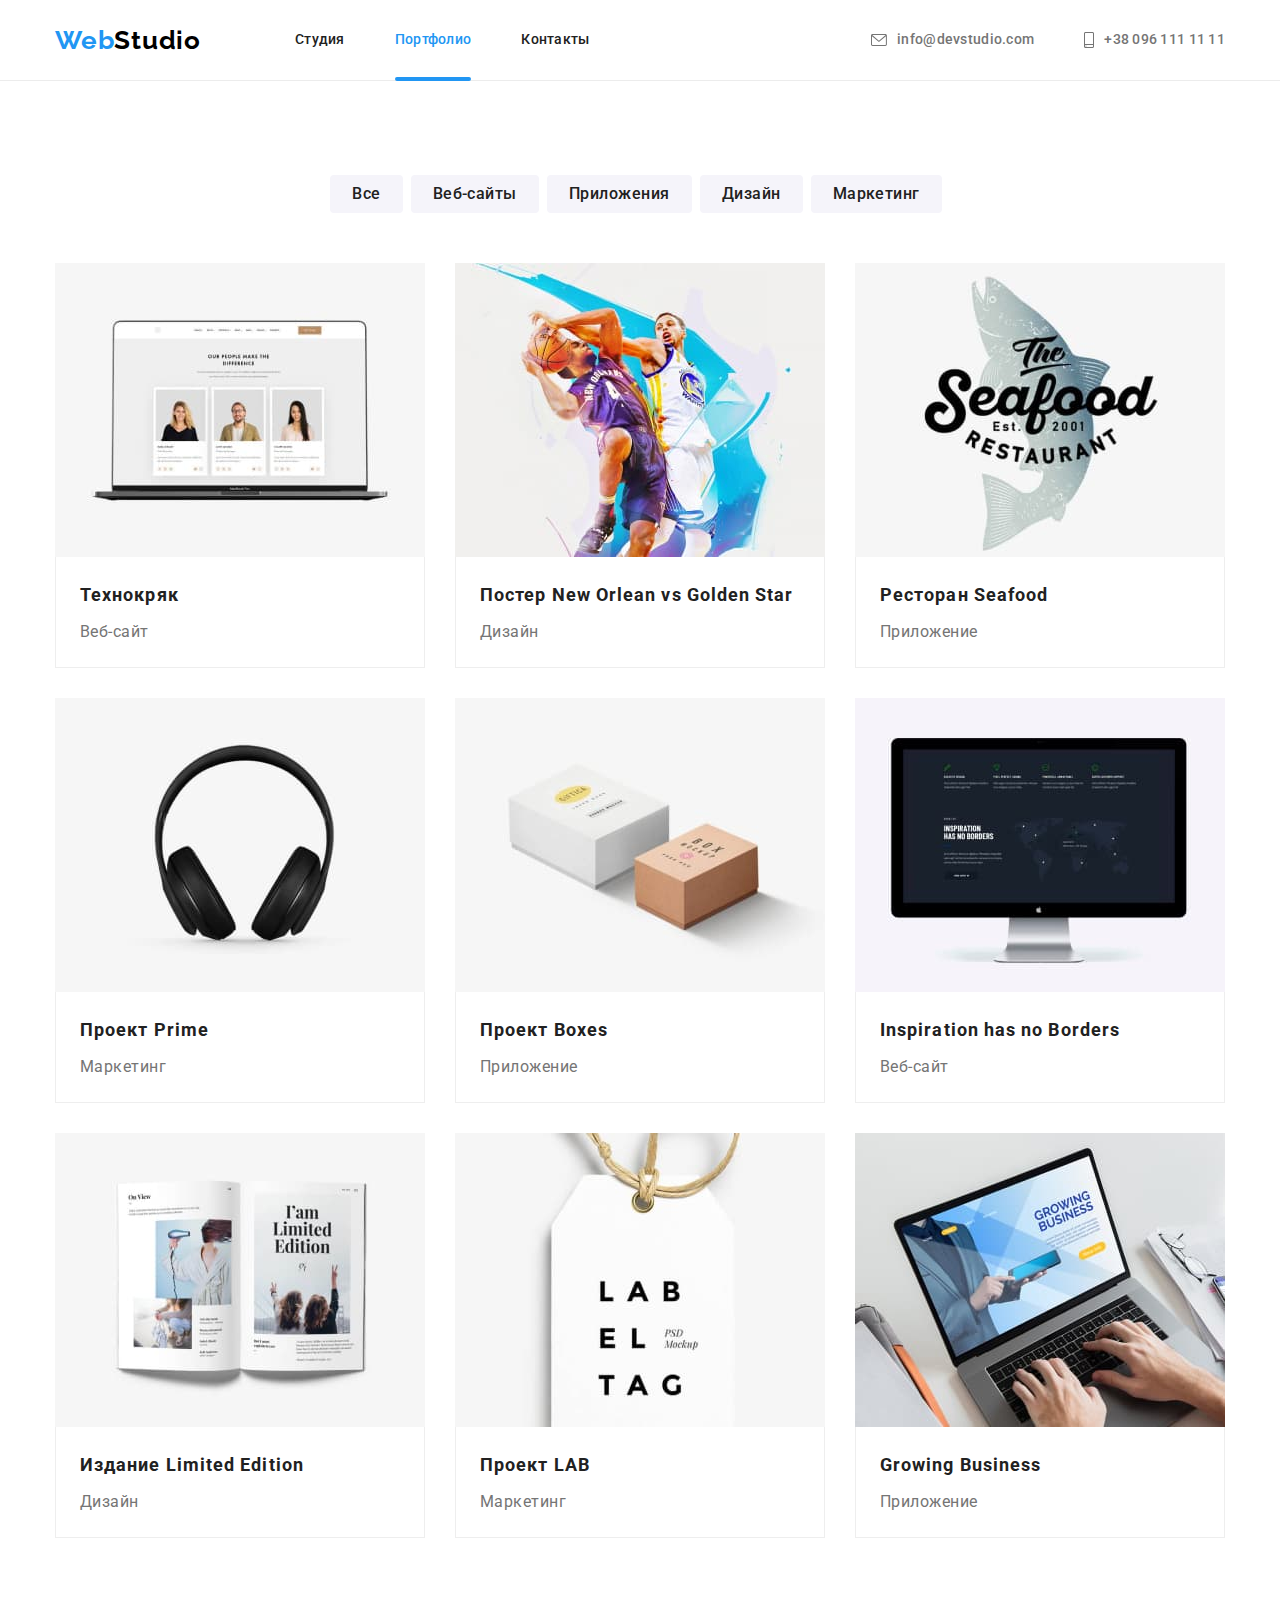
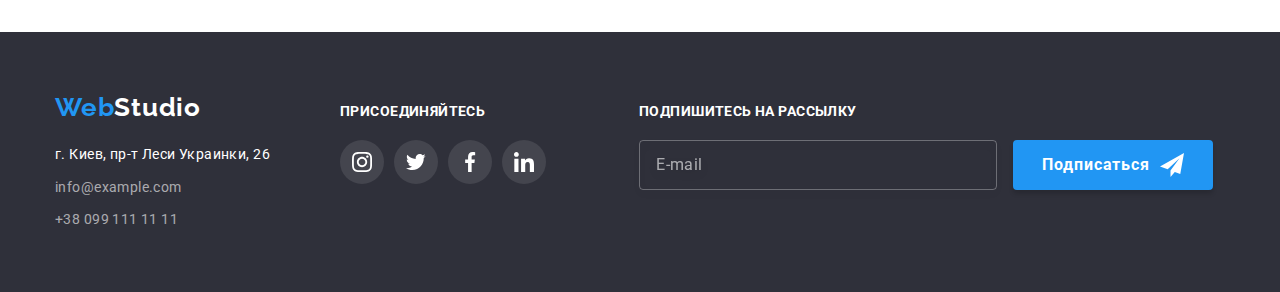
==== portfolio.html @ b1955b0b "Добавляю файлы из ДЗ 8" ====
<!DOCTYPE html>
<html lang="ru">
  <head>
    <link
      rel="stylesheet"
      href="https://cdnjs.cloudflare.com/ajax/libs/modern-normalize/1.1.0/modern-normalize.min.css"
    />
    <meta charset="UTF-8" />
    <meta http-equiv="X-UA-Compatible" content="IE=edge" />
    <meta name="viewport" content="width=device-width, initial-scale=1.0" />
    <title>Portfolio</title>
    <link rel="preconnect" href="https://fonts.googleapis.com" />
    <link rel="preconnect" href="https://fonts.gstatic.com" crossorigin />
    <link
      href="https://fonts.googleapis.com/css2?family=Raleway:wght@700&family=Roboto:wght@400;500;700;900&display=swap"
      rel="stylesheet"
    />
    <link href="./css/portfolio.min.css" rel="stylesheet" />
  </head>
  <body>
    <!--HEADER-->

    <header class="header">
      <div class="container">
        <nav class="navigation">
          <a class="header__logo logo link" href="./index.html" lang="en"
            >Web<span class="logo-header__right link" lang="en">Studio</span></a
          >
          <ul class="header-list list">
            <li class="header-list__item">
              <a class="header-list__link link" href="./index.html">Студия</a>
            </li>

            <li class="header-list__item">
              <a class="header-list__link header-list__link_current link" href="">Портфолио</a>
            </li>

            <li class="header-list__item">
              <a class="header-list__link link" href="">Контакты</a>
            </li>
          </ul>
        </nav>
        <div class="header-contacts">
          <a class="header-contacts__link header-contacts__link-mail link" href="mailto:info@devstudio.com"
            >
            <svg class="header-contacts__icon" width="16" height="12">
              <use href="./images/sprite.svg#icon-mail"></use>
            </svg>info@devstudio.com
          </a>
          <a class="header-contacts__link header-contacts__link-tel link" href="tel:+380961111111">
            <svg class="header-contacts__icon" width="10" height="16">
              <use href="./images/sprite.svg#icon-tell"></use>
            </svg>+38 096 111 11 11
          </a>
        </div>
      </div>
    </header>

    <!-- PORTFOLIO -->
    <main>
      <section class="portfolio section">
        <div class="container">
          <h1 class="visually-hidden">Портфолио</h1>
          <ul class="portfolio-filters">
            <li class="portfolio-filters__item list">
              <button class="portfolio-filters__btn" type="button">Все</button>
            </li>

            <li class="portfolio-filters__item list">
              <button class="portfolio-filters__btn" type="button">Веб-сайты</button>
            </li>

            <li class="portfolio-filters__item list">
              <button class="portfolio-filters__btn" type="button">Приложения</button>
            </li>

            <li class="portfolio-filters__item list">
              <button class="portfolio-filters__btn" type="button">Дизайн</button>
            </li>

            <li class="portfolio-filters__item list">
              <button class="portfolio-filters__btn" type="button">Маркетинг</button>
            </li>
          </ul>

          <!--PRODUCTS-->

          <ul class="products-list list">
            <li class="products-list__item">
              <a class="link products-list__link" href="">
                <div class="overlay">
                  <img
                    src="./images/portfolio/portfolio-first.jpg"
                    alt="Ноутбук с открытым сайтом"
                    width="370"
                    height="294"
                  />
                  <p class="overlay__text">
                    Технокряк это современная площадка распространения коронавируса. Компании
                    используют эту платформу для цифрового шпионажа и атак на защищённые сервера
                    конкурентов.
                  </p>
                </div>
                <div class="overlay-after-img">
                  <h2 class="overlay-after-img__title">Технокряк</h2>
                  <p class="overlay-after-img__text">Веб-сайт</p>
                </div>
              </a>
            </li>

            <li class="products-list__item">
              <a class="link products-list__link" href="">
                <div class="overlay">
                  <img
                    src="./images/portfolio/portfolio-second.jpg"
                    alt="Два баскетболиста с мячём"
                    width="370"
                    height="294"
                  />
                  <p class="overlay__text">
                    Lorem ipsum dolor sit amet consectetur adipisicing elit. Quis, dolores qui earum
                    sapiente eveniet molestias, cupiditate accusamus vel, commodi nesciunt nemo ipsa
                    quo corrupti rerum consequuntur facilis eos. Aspernatur explicabo necessitatibus
                    dignissimos mollitia exercitationem, asperiores porro minus sunt in provident
                    animi quasi quam omnis labore assumenda harum quo atque. Repellendus numquam
                    harum distinctio maiores, iste modi facilis aspernatur quae repudiandae sequi ut
                    et voluptatibus molestiae cupiditate incidunt temporibus reprehenderit
                    asperiores. Maxime corrupti possimus asperiores animi tempora rem eligendi fugit
                    ducimus.
                  </p>
                </div>
                <div class="overlay-after-img">
                  <h2 class="overlay-after-img__title">
                    Постер <span lang="en">New Orlean vs Golden Star</span>
                  </h2>
                  <p class="overlay-after-img__text">Дизайн</p>
                </div>
              </a>
            </li>

            <li class="products-list__item">
              <a class="link products-list__link" href="">
                <div class="overlay">
                  <img
                    src="./images/portfolio/portfolio-third.jpg"
                    alt="Рыба и логотип ресторана"
                    width="370"
                    height="294"
                  />
                  <p class="overlay__text">
                    Lorem ipsum dolor sit amet consectetur adipisicing elit. Quis, dolores qui earum
                    sapiente eveniet molestias, cupiditate accusamus vel, commodi nesciunt nemo ipsa
                    quo corrupti rerum consequuntur facilis eos. Aspernatur explicabo necessitatibus
                    dignissimos mollitia exercitationem, asperiores porro minus sunt in provident
                    animi quasi quam omnis labore assumenda harum quo atque. Repellendus numquam
                    harum distinctio maiores, iste modi facilis aspernatur quae repudiandae sequi ut
                    et voluptatibus molestiae cupiditate incidunt temporibus reprehenderit
                    asperiores. Maxime corrupti possimus asperiores animi tempora rem eligendi fugit
                    ducimus.
                  </p>
                </div>

                <div class="overlay-after-img">
                  <h2 class="overlay-after-img__title">Ресторан <span lang="en">Seafood</span></h2>
                  <p class="overlay-after-img__text">Приложение</p>
                </div>
              </a>
            </li>

            <li class="products-list__item">
              <a class="link products-list__link" href="">
                <div class="overlay">
                  <img
                    src="./images/portfolio/portfolio-fourth.jpg"
                    alt="Накладные наушники"
                    width="370"
                    height="294"
                  />
                  <p class="overlay__text">
                    Lorem ipsum dolor sit amet consectetur adipisicing elit. Quis, dolores qui earum
                    sapiente eveniet molestias, cupiditate accusamus vel, commodi nesciunt nemo ipsa
                    quo corrupti rerum consequuntur facilis eos. Aspernatur explicabo necessitatibus
                    dignissimos mollitia exercitationem, asperiores porro minus sunt in provident
                    animi quasi quam omnis labore assumenda harum quo atque. Repellendus numquam
                    harum distinctio maiores, iste modi facilis aspernatur quae repudiandae sequi ut
                    et voluptatibus molestiae cupiditate incidunt temporibus reprehenderit
                    asperiores. Maxime corrupti possimus asperiores animi tempora rem eligendi fugit
                    ducimus.
                  </p>
                </div>
                <div class="overlay-after-img">
                  <h2 class="overlay-after-img__title">Проект <span lang="en">Prime</span></h2>
                  <p class="overlay-after-img__text">Маркетинг</p>
                </div>
              </a>
            </li>

            <li class="products-list__item">
              <a class="link products-list__link" href="">
                <div class="overlay">
                  <img
                    src="./images/portfolio/portfolio-fifth.jpg"
                    alt="Две коробки, белая и коричневая"
                    width="370"
                    height="294"
                  />
                  <p class="overlay__text">
                    Lorem ipsum dolor sit amet consectetur adipisicing elit. Quis, dolores qui earum
                    sapiente eveniet molestias, cupiditate accusamus vel, commodi nesciunt nemo ipsa
                    quo corrupti rerum consequuntur facilis eos. Aspernatur explicabo necessitatibus
                    dignissimos mollitia exercitationem, asperiores porro minus sunt in provident
                    animi quasi quam omnis labore assumenda harum quo atque. Repellendus numquam
                    harum distinctio maiores, iste modi facilis aspernatur quae repudiandae sequi ut
                    et voluptatibus molestiae cupiditate incidunt temporibus reprehenderit
                    asperiores. Maxime corrupti possimus asperiores animi tempora rem eligendi fugit
                    ducimus.
                  </p>
                </div>
                <div class="overlay-after-img">
                  <h2 class="overlay-after-img__title">Проект <span lang="en">Boxes</span></h2>
                  <p class="overlay-after-img__text">Приложение</p>
                </div>
              </a>
            </li>

            <li class="products-list__item">
              <a class="link products-list__link" href="">
                <div class="overlay">
                  <img
                    src="./images/portfolio/portfolio-sixth.jpg"
                    alt="Моноблок с открытым сайтом"
                    width="370"
                    height="294"
                  />
                  <p class="overlay__text">
                    Lorem ipsum dolor sit amet consectetur adipisicing elit. Quis, dolores qui earum
                    sapiente eveniet molestias, cupiditate accusamus vel, commodi nesciunt nemo ipsa
                    quo corrupti rerum consequuntur facilis eos. Aspernatur explicabo necessitatibus
                    dignissimos mollitia exercitationem, asperiores porro minus sunt in provident
                    animi quasi quam omnis labore assumenda harum quo atque. Repellendus numquam
                    harum distinctio maiores, iste modi facilis aspernatur quae repudiandae sequi ut
                    et voluptatibus molestiae cupiditate incidunt temporibus reprehenderit
                    asperiores. Maxime corrupti possimus asperiores animi tempora rem eligendi fugit
                    ducimus.
                  </p>
                </div>
                <div class="overlay-after-img">
                  <h2 class="overlay-after-img__title" lang="en">Inspiration has no Borders</h2>
                  <p class="overlay-after-img__text">Веб-сайт</p>
                </div>
              </a>
            </li>

            <li class="products-list__item">
              <a class="link products-list__link" href="">
                <div class="overlay">
                  <img
                    src="./images/portfolio/portfolio-seventh.jpg"
                    alt="Развернутая книга"
                    width="370"
                    height="294"
                  />
                  <p class="overlay__text">
                    Lorem ipsum dolor sit amet consectetur adipisicing elit. Quis, dolores qui earum
                    sapiente eveniet molestias, cupiditate accusamus vel, commodi nesciunt nemo ipsa
                    quo corrupti rerum consequuntur facilis eos. Aspernatur explicabo necessitatibus
                    dignissimos mollitia exercitationem, asperiores porro minus sunt in provident
                    animi quasi quam omnis labore assumenda harum quo atque. Repellendus numquam
                    harum distinctio maiores, iste modi facilis aspernatur quae repudiandae sequi ut
                    et voluptatibus molestiae cupiditate incidunt temporibus reprehenderit
                    asperiores. Maxime corrupti possimus asperiores animi tempora rem eligendi fugit
                    ducimus.
                  </p>
                </div>
                <div class="overlay-after-img">
                  <h2 class="overlay-after-img__title">
                    Издание <span lang="en">Limited Edition</span>
                  </h2>
                  <p class="overlay-after-img__text">Дизайн</p>
                </div>
              </a>
            </li>

            <li class="products-list__item">
              <a class="link products-list__link" href="">
                <div class="overlay">
                  <img
                    src="./images/portfolio/portfolio-eighth.jpg"
                    alt="Белая бирка с веревкой"
                    width="370"
                    height="294"
                  />
                  <p class="overlay__text">
                    Lorem ipsum dolor sit amet consectetur adipisicing elit. Quis, dolores qui earum
                    sapiente eveniet molestias, cupiditate accusamus vel, commodi nesciunt nemo ipsa
                    quo corrupti rerum consequuntur facilis eos. Aspernatur explicabo necessitatibus
                    dignissimos mollitia exercitationem, asperiores porro minus sunt in provident
                    animi quasi quam omnis labore assumenda harum quo atque. Repellendus numquam
                    harum distinctio maiores, iste modi facilis aspernatur quae repudiandae sequi ut
                    et voluptatibus molestiae cupiditate incidunt temporibus reprehenderit
                    asperiores. Maxime corrupti possimus asperiores animi tempora rem eligendi fugit
                    ducimus.
                  </p>
                </div>
                <div class="overlay-after-img">
                  <h2 class="overlay-after-img__title">Проект <span lang="en">LAB</span></h2>
                  <p class="overlay-after-img__text">Маркетинг</p>
                </div>
              </a>
            </li>

            <li class="products-list__item">
              <a class="link products-list__link" href="">
                <div class="overlay">
                  <img
                    src="./images/portfolio/portfolio-ninth.jpg"
                    alt="Человек печатает на ноутбуке"
                    width="370"
                    height="294"
                  />
                  <p class="overlay__text">
                    Lorem ipsum dolor sit amet consectetur adipisicing elit. Quis, dolores qui earum
                    sapiente eveniet molestias, cupiditate accusamus vel, commodi nesciunt nemo ipsa
                    quo corrupti rerum consequuntur facilis eos. Aspernatur explicabo necessitatibus
                    dignissimos mollitia exercitationem, asperiores porro minus sunt in provident
                    animi quasi quam omnis labore assumenda harum quo atque. Repellendus numquam
                    harum distinctio maiores, iste modi facilis aspernatur quae repudiandae sequi ut
                    et voluptatibus molestiae cupiditate incidunt temporibus reprehenderit
                    asperiores. Maxime corrupti possimus asperiores animi tempora rem eligendi fugit
                    ducimus.
                  </p>
                </div>
                <div class="overlay-after-img">
                  <h2 class="overlay-after-img__title" lang="en">Growing Business</h2>
                  <p class="overlay-after-img__text">Приложение</p>
                </div>
              </a>
            </li>
          </ul>
        </div>
      </section>
    </main>

    <!--FOOTER-->

    <footer class="footer">
      <div class="container">
        <div class="footer-left">
          <a class="logo footer-logo link" href="./index.html" lang="en"
            >Web<span class="footer-logo__right link" lang="en">Studio</span></a
          >
          <address class="footer-address">
            <ul class="footer-address-list list">
              <li class="footer-address-list__item">
                <a
                  class="footer-address__link-map link"
                  href="https://goo.gl/maps/AGmY3bvH4sLyyWcT8"
                  target="_blank"
                  rel="noreferrer noopener"
                  >г. Киев, пр-т Леси Украинки, 26</a
                >
              </li>

              <li class="footer-address__item">
                <a class="footer-address__link-mail link" href="mailto:info@example.com">info@example.com</a>
              </li>

              <li class="footer-address__item">
                <a class="footer-address__link-tel link" href="tel:+380991111111">+38 099 111 11 11</a>
              </li>
            </ul>
          </address>
        </div>

        <div class="footer-center">
          <h3 class="footer-center__text">присоединяйтесь</h3>
          <ul class="footer-center-list list">
            <li class="footer-center-list__item">
              <a href="" class="footer-center-list__link link">
                <svg class="footer-center-list__icon" width="20" height="20">
                  <use href="./images/sprite.svg#icon-instagram"></use>
                </svg>
              </a>
            </li>

            <li class="footer-center-list__item">
              <a href="" class="footer-center-list__link link">
                <svg class="footer-center-list__icon" width="20" height="20">
                  <use href="./images/sprite.svg#icon-twitter"></use>
                </svg>
              </a>
            </li>

            <li class="footer-center-list__item">
              <a href="" class="footer-center-list__link link">
                <svg class="footer-center-list__icon" width="20" height="20">
                  <use href="./images/sprite.svg#icon-facebook"></use>
                </svg>
              </a>
            </li>

            <li class="footer-center-list__item">
              <a href="" class="footer-center-list__link link">
                <svg class="footer-center-list__icon" width="20" height="20">
                  <use href="./images/sprite.svg#icon-linkedin"></use>
                </svg>
              </a>
            </li>
          </ul>
        </div>

        <div class="footer-right">
          <form class="footer-right-form">
            <label for="mail" class="footer-right-form__title">
              <b class="footer-right-form__text">Подпишитесь на рассылку</b>
            </label>
            <input name="subscrib" id="mail" class="footer-right__input" type="text" placeholder="E-mail">
            <button type="submit" class="footer-right__btn">Подписаться
              <svg class="footer-right__icon" height="24" width="24">
                <use href="./images/sprite.svg#icon-footer-btn"></use>
              </svg>
            </button>
          </form>
        </div>
      </div>
    </footer>
  </body>
</html>
---- css/portfolio.min.css ----
:root{--main-title-color: #212121;--secondary-title-color: #212121;--accent-color: #2196f3;--main-text-color: #757575;--secondary-text-color: #ffffff}body{font-family:'Roboto', sans-serif;color:var(--main-text-color)}p,h1,h2,h3,h4,h5,h6{margin-top:0;margin-bottom:0}ul{margin-top:0;margin-bottom:0;padding-left:0}img{display:block;max-width:100%}.link{text-decoration:none}.list{list-style-type:none}.visually-hidden{position:absolute;width:1px;height:1px;margin:-1px;padding:0;overflow:hidden;border:0;clip:rect(0 0 0 0)}.container{width:1200px;padding:0 15px;margin:0 auto}.section{padding-top:94px;padding-bottom:94px}.logo{font-family:Raleway;font-weight:700;font-size:26px;line-height:1.19;letter-spacing:0.03em}.header{border-bottom:1px solid #ececec}.header .container{display:flex;align-items:center}.navigation{display:flex;align-items:center}.header__logo{color:var(--accent-color);margin-right:94px}.logo-header__right{color:#000000}.header-list{display:flex}.header-list__item{position:relative}.header-list__item:not(:last-child){margin-right:50px}.header-list__link{display:block;padding:32px 0;font-style:normal;font-weight:500;font-size:14px;line-height:1.14;letter-spacing:0.02em;color:var(--secondary-title-color);transition:color 250ms cubic-bezier(0.4, 0, 0.2, 1)}.header-list__link:hover,.header-list__link:focus{color:var(--accent-color)}.header-list__link_current{color:var(--accent-color)}.header-list__link_current::after{position:absolute;left:0;bottom:-1px;content:'';width:100%;height:2px;display:inline-block;background-color:#2196f3;border:2px solid;border-radius:2px}.header-contacts{margin-left:auto;display:flex}.header-contacts__link{display:flex;align-items:center;font-style:normal;font-weight:500;font-size:14px;line-height:1.14;letter-spacing:0.02em;color:var(--main-text-color);transition:color 250ms cubic-bezier(0.4, 0, 0.2, 1);padding:32px 0}.header-contacts__link:hover,.header-contacts__link:focus{color:var(--accent-color)}.header-contacts__link-mail{margin-right:50px}.header-contacts__icon{fill:currentColor;margin-right:10px;transition:fill 250ms cubic-bezier(0.4, 0, 0.2, 1)}.header-contacts__link:hover .header-contacts__icon,.header-contacts__link:focus .header-contacts__icon{fill:var(--accent-color)}.products-list{display:flex;flex-wrap:wrap;margin-left:-30px;margin-top:-30px}.products-list .products-list__item{flex-basis:calc(100% / 3 - 30px);margin-left:30px;margin-top:30px}.products-list__item:hover,.products-list__item:focus{cursor:pointer;box-shadow:0px 1px 1px rgba(0,0,0,0.12),0px 4px 4px rgba(0,0,0,0.06),1px 4px 6px rgba(0,0,0,0.16)}.overlay{position:relative;overflow:hidden}.overlay__text{position:absolute;top:0;left:0;height:100%;font-style:normal;font-weight:normal;font-size:18px;line-height:1.56;letter-spacing:0.03em;color:var(--secondary-text-color);background-color:rgba(33,150,243,0.9);padding:63px 24px;overflow:auto;transform:translateY(100%);transition:transform 250ms cubic-bezier(0.4, 0, 0.2, 1)}.products-list__link:hover .overlay__text,.products-list__link:focus .overlay__text{transform:translateY(0%)}.overlay-after-img{padding:20px 24px;border-right:1px solid #eeeeee;border-bottom:1px solid #eeeeee;border-left:1px solid #eeeeee}.overlay-after-img__title{font-weight:700;font-size:18px;line-height:2;letter-spacing:0.06em;color:var(--secondary-title-color);margin-bottom:4px}.overlay-after-img__text{font-size:16px;line-height:1.87;letter-spacing:0.03em;color:var(--main-text-color)}.portfolio-filters{display:flex;margin-bottom:50px;justify-content:center}.portfolio-filters__item{display:flex}.portfolio-filters__btn{font-weight:500;font-size:16px;line-height:1.62;text-align:center;letter-spacing:0.03em;color:var(--secondary-title-color);background-color:#f5f4fa;cursor:pointer;border-radius:4px;padding:6px 22px;border:0;transition:background-color 250ms cubic-bezier(0.4, 0, 0.2, 1),color 250ms cubic-bezier(0.4, 0, 0.2, 1)}.portfolio-filters__btn:not(last-child){margin-right:8px}.portfolio-filters__btn:hover,.portfolio-filters__btn:focus{color:var(--secondary-text-color);background-color:var(--accent-color);box-shadow:0px 3px 1px rgba(0,0,0,0.1),0px 1px 2px rgba(0,0,0,0.08),0px 2px 2px rgba(0,0,0,0.12);border-radius:4px}.footer{background-color:#2f303a;padding-top:60px;padding-bottom:60px}.footer .container{display:flex;align-items:baseline}.footer-logo{color:var(--accent-color);display:inline-block;margin-bottom:20px}.footer-logo__right{color:#ffffff}.footer-address-list{font-style:normal;font-size:14px;line-height:1.71;letter-spacing:0.03em;margin-right:70px}.footer-address__link-map{color:#ffffff;display:flex;margin-bottom:9px}.footer-address__link-mail{display:flex;margin-bottom:9px}.footer-address__link-mail,.footer-address__link-tel{color:rgba(255,255,255,0.6)}.footer-center__text{font-weight:700;font-size:14px;line-height:1.14;letter-spacing:0.03em;text-transform:uppercase;color:#ffffff;margin-bottom:20px}.footer-center-list{display:flex;justify-content:center;align-items:center}.footer-center-list__item{width:44px;height:44px}.footer-center-list__item:not(:last-child){margin-right:10px}.footer-center-list__link{width:100%;height:100%;border-radius:50%;display:flex;justify-content:center;align-items:center;background-color:rgba(255,255,255,0.1);transition:background-color 250ms cubic-bezier(0.4, 0, 0.2, 1)}.footer-center-list__link:hover,.footer-center-list__link:focus{background-color:var(--accent-color)}.footer-center-list__icon{fill:#ffffff}.footer-right{margin-left:93px}.footer-right-form__title{display:flex;align-items:center}.footer-right-form__text{font-weight:700;font-size:14px;line-height:1.14;letter-spacing:0.03em;text-transform:uppercase;color:var(--secondary-text-color);margin-bottom:20px}.footer-right__input{width:358px;height:50px;border:1px solid rgba(255,255,255,0.3);filter:drop-shadow(0px 4px 4px rgba(0,0,0,0.15));border-radius:4px;background-color:transparent;color:rgba(255,255,255,0.6);padding-left:16px;outline:none;transition:border 250ms cubic-bezier(0.4, 0, 0.2, 1)}.footer-right__input::placeholder{font-size:16px;line-height:1.25;display:flex;align-items:center;letter-spacing:0.03em;color:rgba(255,255,255,0.6);margin-left:16px}.footer-right__input:focus{border:1px solid var(--accent-color)}.footer-right__btn{width:200px;height:50px;font-weight:700;font-size:16px;line-height:1.87;text-align:center;letter-spacing:0.06em;color:var(--secondary-text-color);background-color:var(--accent-color);box-shadow:0px 4px 4px rgba(0,0,0,0.15);border:2px solid var(--accent-color);border-radius:4px;cursor:pointer;display:inline-flex;align-items:center;justify-content:center;margin-left:12px;transition:background-color 250ms cubic-bezier(0.4, 0, 0.2, 1)}.footer-right__btn:hover,.footer-right__btn:focus{background-color:#188ce8;box-shadow:0px 4px 4px rgba(0,0,0,0.15)}.footer-right__icon{fill:var(--secondary-text-color);margin-left:10px}
/*# sourceMappingURL=portfolio.min.css.map */
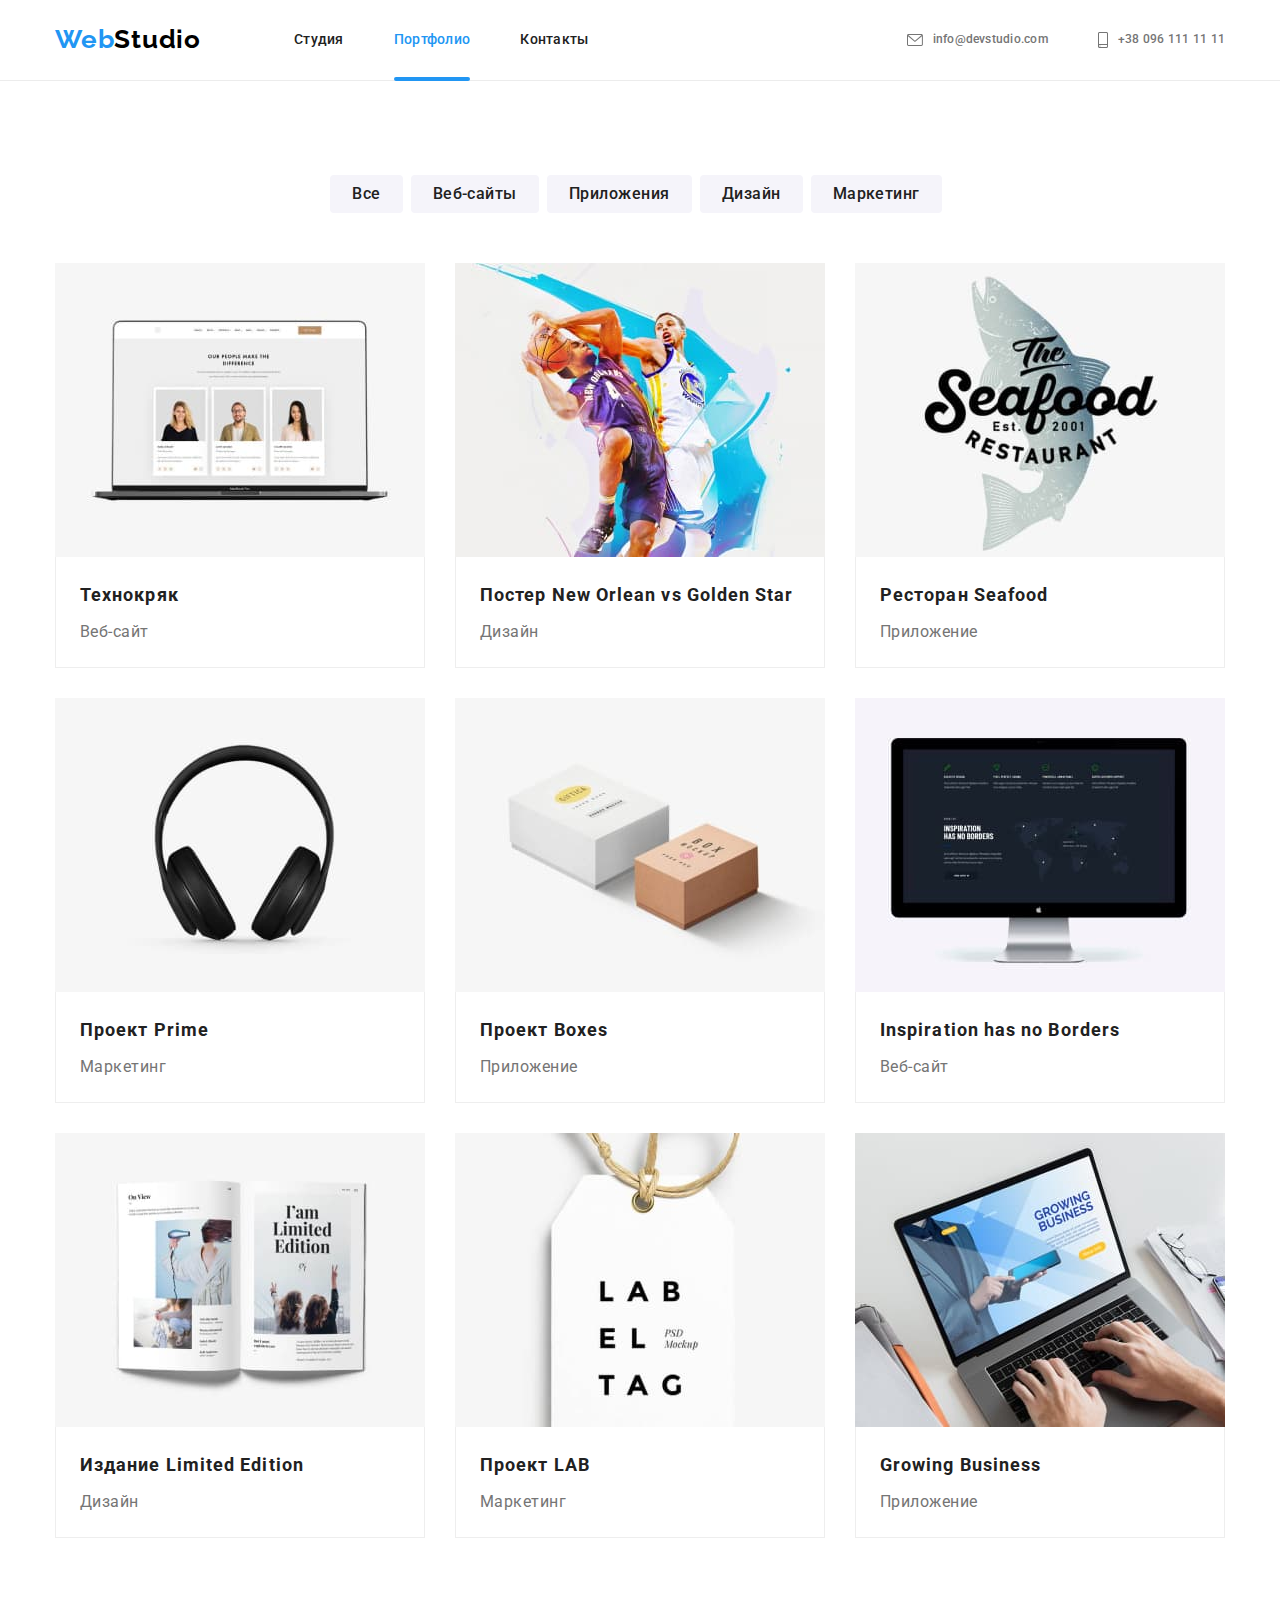
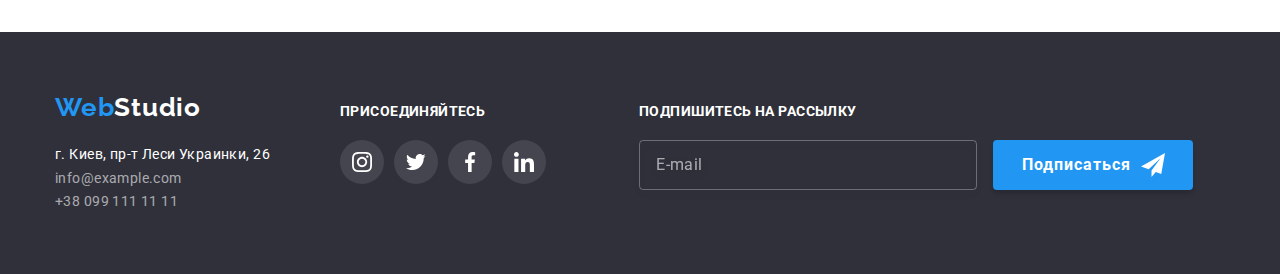
==== commit 337522d6: "Адаптив" ====
--- a/portfolio.html
+++ b/portfolio.html
@@ -32,26 +32,83 @@
             </li>
 
             <li class="header-list__item">
-              <a class="header-list__link header-list__link_current link" href="">Портфолио</a>
+              <a class="header-list__link header-list__link_current link" href="./portfolio.html">Портфолио</a>
             </li>
 
             <li class="header-list__item">
               <a class="header-list__link link" href="">Контакты</a>
             </li>
           </ul>
+          <button type="button" class="menu-open" data-menu-open>
+            <svg class="menu-open__icon" width="24" height="16">
+              <use href="./images/sprite.svg#icon-menu-open"></use>
+            </svg>
         </nav>
         <div class="header-contacts">
           <a class="header-contacts__link header-contacts__link-mail link" href="mailto:info@devstudio.com"
             >
-            <svg class="header-contacts__icon" width="16" height="12">
+            <svg class="header-contacts__icon header-contacts__icon-mail" width="14" height="10">
               <use href="./images/sprite.svg#icon-mail"></use>
             </svg>info@devstudio.com
           </a>
-          <a class="header-contacts__link header-contacts__link-tel link" href="tel:+380961111111">
-            <svg class="header-contacts__icon" width="10" height="16">
+          <a class="header-contacts__link link" href="tel:+380961111111">
+            <svg class="header-contacts__icon header-contacts__icon-tel" width="10" height="14">
               <use href="./images/sprite.svg#icon-tell"></use>
             </svg>+38 096 111 11 11
           </a>
+        </div>
+        </button>
+        <div class="mob-menu is-hidden" data-menu>
+          <div class="container">
+            <button type="button" class="menu-close" data-menu-close>
+              <svg class="menu-close__icon" width="19" height="19">
+                <use href="./images/sprite.svg#icon-menu-close"></use>
+              </svg>
+            </button>
+            <ul class="mob-menu__list list">
+              <li class="mob-menu__item">
+                <a href="./index.html" class="mob-menu__link link">Студия</a>
+              </li>
+
+              <li class="mob-menu__item">
+                <a href="./portfolio.html" class="mob-menu__link mob-menu__link-current link">Портфолио</a>
+              </li>
+
+              <li class="mob-menu__item">
+                <a href="" class="mob-menu__link link">Контакты</a>
+              </li>   
+            </ul>
+
+            <div class="mob-bottom">
+              <ul class="mob-conacts__list list">
+                <li class="mob-contacts__item">
+                  <a href="" class="mob-contacts__link mob-contacts__link_tel link">+38 096 111 11 11</a>
+                </li>
+
+                <li class="mob-contacts__item">
+                  <a href="" class="mob-contacts__link link">info@devstudio.com</a>
+                </li>   
+              </ul>
+
+              <ul class="mob-socials__list list">
+                <li class="mob-socials__item">
+                  <a href="" class="mob-socials__link link">Instagram</a>
+                </li>
+
+                <li class="mob-socials__item">
+                  <a href="" class="mob-socials__link link">Twitter</a>
+                </li>
+
+                <li class="mob-socials__item">
+                  <a href="" class="mob-socials__link link">Facebook</a>
+                </li>
+
+                <li class="mob-socials__item">
+                  <a href="" class="mob-socials__link link">LinkedIn</a>
+                </li>
+              </ul>
+            </div>
+          </div>
         </div>
       </div>
     </header>
@@ -344,69 +401,71 @@
     <!--FOOTER-->
 
     <footer class="footer">
-      <div class="container">
-        <div class="footer-left">
-          <a class="logo footer-logo link" href="./index.html" lang="en"
-            >Web<span class="footer-logo__right link" lang="en">Studio</span></a
-          >
-          <address class="footer-address">
-            <ul class="footer-address-list list">
-              <li class="footer-address-list__item">
-                <a
-                  class="footer-address__link-map link"
-                  href="https://goo.gl/maps/AGmY3bvH4sLyyWcT8"
-                  target="_blank"
-                  rel="noreferrer noopener"
-                  >г. Киев, пр-т Леси Украинки, 26</a
-                >
-              </li>
-
-              <li class="footer-address__item">
-                <a class="footer-address__link-mail link" href="mailto:info@example.com">info@example.com</a>
-              </li>
-
-              <li class="footer-address__item">
-                <a class="footer-address__link-tel link" href="tel:+380991111111">+38 099 111 11 11</a>
+      <div class="footer-container container">
+        <div class="footer-left-center">
+          <div class="footer-left">
+            <a class="logo footer-logo link" href="./index.html" lang="en"
+              >Web<span class="footer-logo__right link" lang="en">Studio</span></a
+            >
+            <address class="footer-address">
+              <ul class="footer-address-list list">
+                <li class="footer-address-list__item">
+                  <a
+                    class="footer-address__link-map link"
+                    href="https://goo.gl/maps/AGmY3bvH4sLyyWcT8"
+                    target="_blank"
+                    rel="noreferrer noopener"
+                    >г. Киев, пр-т Леси Украинки, 26</a
+                  >
+                </li>
+
+                <li class="footer-address__item">
+                  <a class="footer-address__link-mail link" href="mailto:info@example.com">info@example.com</a>
+                </li>
+
+                <li class="footer-address__item">
+                  <a class="footer-address__link-tel link" href="tel:+380991111111">+38 099 111 11 11</a>
+                </li>
+              </ul>
+            </address>
+          </div>
+
+          <div class="footer-center">
+            <h3 class="footer-center__text">присоединяйтесь</h3>
+            <ul class="footer-center-list list">
+              <li class="footer-center-list__item">
+                <a href="" class="footer-center-list__link link">
+                  <svg class="footer-center-list__icon" width="20" height="20">
+                    <use href="./images/sprite.svg#icon-instagram"></use>
+                  </svg>
+                </a>
+              </li>
+
+              <li class="footer-center-list__item">
+                <a href="" class="footer-center-list__link link">
+                  <svg class="footer-center-list__icon" width="20" height="20">
+                    <use href="./images/sprite.svg#icon-twitter"></use>
+                  </svg>
+                </a>
+              </li>
+
+              <li class="footer-center-list__item">
+                <a href="" class="footer-center-list__link link">
+                  <svg class="footer-center-list__icon" width="20" height="20">
+                    <use href="./images/sprite.svg#icon-facebook"></use>
+                  </svg>
+                </a>
+              </li>
+
+              <li class="footer-center-list__item">
+                <a href="" class="footer-center-list__link link">
+                  <svg class="footer-center-list__icon" width="20" height="20">
+                    <use href="./images/sprite.svg#icon-linkedin"></use>
+                  </svg>
+                </a>
               </li>
             </ul>
-          </address>
-        </div>
-
-        <div class="footer-center">
-          <h3 class="footer-center__text">присоединяйтесь</h3>
-          <ul class="footer-center-list list">
-            <li class="footer-center-list__item">
-              <a href="" class="footer-center-list__link link">
-                <svg class="footer-center-list__icon" width="20" height="20">
-                  <use href="./images/sprite.svg#icon-instagram"></use>
-                </svg>
-              </a>
-            </li>
-
-            <li class="footer-center-list__item">
-              <a href="" class="footer-center-list__link link">
-                <svg class="footer-center-list__icon" width="20" height="20">
-                  <use href="./images/sprite.svg#icon-twitter"></use>
-                </svg>
-              </a>
-            </li>
-
-            <li class="footer-center-list__item">
-              <a href="" class="footer-center-list__link link">
-                <svg class="footer-center-list__icon" width="20" height="20">
-                  <use href="./images/sprite.svg#icon-facebook"></use>
-                </svg>
-              </a>
-            </li>
-
-            <li class="footer-center-list__item">
-              <a href="" class="footer-center-list__link link">
-                <svg class="footer-center-list__icon" width="20" height="20">
-                  <use href="./images/sprite.svg#icon-linkedin"></use>
-                </svg>
-              </a>
-            </li>
-          </ul>
+          </div>
         </div>
 
         <div class="footer-right">
@@ -424,5 +483,7 @@
         </div>
       </div>
     </footer>
+
+    <script src="./js/menu.js"></script>
   </body>
 </html>
--- a/css/portfolio.min.css
+++ b/css/portfolio.min.css
@@ -1,2 +1,2 @@
-:root{--main-title-color: #212121;--secondary-title-color: #212121;--accent-color: #2196f3;--main-text-color: #757575;--secondary-text-color: #ffffff}body{font-family:'Roboto', sans-serif;color:var(--main-text-color)}p,h1,h2,h3,h4,h5,h6{margin-top:0;margin-bottom:0}ul{margin-top:0;margin-bottom:0;padding-left:0}img{display:block;max-width:100%}.link{text-decoration:none}.list{list-style-type:none}.visually-hidden{position:absolute;width:1px;height:1px;margin:-1px;padding:0;overflow:hidden;border:0;clip:rect(0 0 0 0)}.container{width:1200px;padding:0 15px;margin:0 auto}.section{padding-top:94px;padding-bottom:94px}.logo{font-family:Raleway;font-weight:700;font-size:26px;line-height:1.19;letter-spacing:0.03em}.header{border-bottom:1px solid #ececec}.header .container{display:flex;align-items:center}.navigation{display:flex;align-items:center}.header__logo{color:var(--accent-color);margin-right:94px}.logo-header__right{color:#000000}.header-list{display:flex}.header-list__item{position:relative}.header-list__item:not(:last-child){margin-right:50px}.header-list__link{display:block;padding:32px 0;font-style:normal;font-weight:500;font-size:14px;line-height:1.14;letter-spacing:0.02em;color:var(--secondary-title-color);transition:color 250ms cubic-bezier(0.4, 0, 0.2, 1)}.header-list__link:hover,.header-list__link:focus{color:var(--accent-color)}.header-list__link_current{color:var(--accent-color)}.header-list__link_current::after{position:absolute;left:0;bottom:-1px;content:'';width:100%;height:2px;display:inline-block;background-color:#2196f3;border:2px solid;border-radius:2px}.header-contacts{margin-left:auto;display:flex}.header-contacts__link{display:flex;align-items:center;font-style:normal;font-weight:500;font-size:14px;line-height:1.14;letter-spacing:0.02em;color:var(--main-text-color);transition:color 250ms cubic-bezier(0.4, 0, 0.2, 1);padding:32px 0}.header-contacts__link:hover,.header-contacts__link:focus{color:var(--accent-color)}.header-contacts__link-mail{margin-right:50px}.header-contacts__icon{fill:currentColor;margin-right:10px;transition:fill 250ms cubic-bezier(0.4, 0, 0.2, 1)}.header-contacts__link:hover .header-contacts__icon,.header-contacts__link:focus .header-contacts__icon{fill:var(--accent-color)}.products-list{display:flex;flex-wrap:wrap;margin-left:-30px;margin-top:-30px}.products-list .products-list__item{flex-basis:calc(100% / 3 - 30px);margin-left:30px;margin-top:30px}.products-list__item:hover,.products-list__item:focus{cursor:pointer;box-shadow:0px 1px 1px rgba(0,0,0,0.12),0px 4px 4px rgba(0,0,0,0.06),1px 4px 6px rgba(0,0,0,0.16)}.overlay{position:relative;overflow:hidden}.overlay__text{position:absolute;top:0;left:0;height:100%;font-style:normal;font-weight:normal;font-size:18px;line-height:1.56;letter-spacing:0.03em;color:var(--secondary-text-color);background-color:rgba(33,150,243,0.9);padding:63px 24px;overflow:auto;transform:translateY(100%);transition:transform 250ms cubic-bezier(0.4, 0, 0.2, 1)}.products-list__link:hover .overlay__text,.products-list__link:focus .overlay__text{transform:translateY(0%)}.overlay-after-img{padding:20px 24px;border-right:1px solid #eeeeee;border-bottom:1px solid #eeeeee;border-left:1px solid #eeeeee}.overlay-after-img__title{font-weight:700;font-size:18px;line-height:2;letter-spacing:0.06em;color:var(--secondary-title-color);margin-bottom:4px}.overlay-after-img__text{font-size:16px;line-height:1.87;letter-spacing:0.03em;color:var(--main-text-color)}.portfolio-filters{display:flex;margin-bottom:50px;justify-content:center}.portfolio-filters__item{display:flex}.portfolio-filters__btn{font-weight:500;font-size:16px;line-height:1.62;text-align:center;letter-spacing:0.03em;color:var(--secondary-title-color);background-color:#f5f4fa;cursor:pointer;border-radius:4px;padding:6px 22px;border:0;transition:background-color 250ms cubic-bezier(0.4, 0, 0.2, 1),color 250ms cubic-bezier(0.4, 0, 0.2, 1)}.portfolio-filters__btn:not(last-child){margin-right:8px}.portfolio-filters__btn:hover,.portfolio-filters__btn:focus{color:var(--secondary-text-color);background-color:var(--accent-color);box-shadow:0px 3px 1px rgba(0,0,0,0.1),0px 1px 2px rgba(0,0,0,0.08),0px 2px 2px rgba(0,0,0,0.12);border-radius:4px}.footer{background-color:#2f303a;padding-top:60px;padding-bottom:60px}.footer .container{display:flex;align-items:baseline}.footer-logo{color:var(--accent-color);display:inline-block;margin-bottom:20px}.footer-logo__right{color:#ffffff}.footer-address-list{font-style:normal;font-size:14px;line-height:1.71;letter-spacing:0.03em;margin-right:70px}.footer-address__link-map{color:#ffffff;display:flex;margin-bottom:9px}.footer-address__link-mail{display:flex;margin-bottom:9px}.footer-address__link-mail,.footer-address__link-tel{color:rgba(255,255,255,0.6)}.footer-center__text{font-weight:700;font-size:14px;line-height:1.14;letter-spacing:0.03em;text-transform:uppercase;color:#ffffff;margin-bottom:20px}.footer-center-list{display:flex;justify-content:center;align-items:center}.footer-center-list__item{width:44px;height:44px}.footer-center-list__item:not(:last-child){margin-right:10px}.footer-center-list__link{width:100%;height:100%;border-radius:50%;display:flex;justify-content:center;align-items:center;background-color:rgba(255,255,255,0.1);transition:background-color 250ms cubic-bezier(0.4, 0, 0.2, 1)}.footer-center-list__link:hover,.footer-center-list__link:focus{background-color:var(--accent-color)}.footer-center-list__icon{fill:#ffffff}.footer-right{margin-left:93px}.footer-right-form__title{display:flex;align-items:center}.footer-right-form__text{font-weight:700;font-size:14px;line-height:1.14;letter-spacing:0.03em;text-transform:uppercase;color:var(--secondary-text-color);margin-bottom:20px}.footer-right__input{width:358px;height:50px;border:1px solid rgba(255,255,255,0.3);filter:drop-shadow(0px 4px 4px rgba(0,0,0,0.15));border-radius:4px;background-color:transparent;color:rgba(255,255,255,0.6);padding-left:16px;outline:none;transition:border 250ms cubic-bezier(0.4, 0, 0.2, 1)}.footer-right__input::placeholder{font-size:16px;line-height:1.25;display:flex;align-items:center;letter-spacing:0.03em;color:rgba(255,255,255,0.6);margin-left:16px}.footer-right__input:focus{border:1px solid var(--accent-color)}.footer-right__btn{width:200px;height:50px;font-weight:700;font-size:16px;line-height:1.87;text-align:center;letter-spacing:0.06em;color:var(--secondary-text-color);background-color:var(--accent-color);box-shadow:0px 4px 4px rgba(0,0,0,0.15);border:2px solid var(--accent-color);border-radius:4px;cursor:pointer;display:inline-flex;align-items:center;justify-content:center;margin-left:12px;transition:background-color 250ms cubic-bezier(0.4, 0, 0.2, 1)}.footer-right__btn:hover,.footer-right__btn:focus{background-color:#188ce8;box-shadow:0px 4px 4px rgba(0,0,0,0.15)}.footer-right__icon{fill:var(--secondary-text-color);margin-left:10px}
+:root{--main-title-color: #212121;--secondary-title-color: #212121;--accent-color: #2196f3;--main-text-color: #757575;--secondary-text-color: #ffffff}body{font-family:'Roboto', sans-serif;color:var(--main-text-color)}p,h1,h2,h3,h4,h5,h6{margin-top:0;margin-bottom:0}ul{margin-top:0;margin-bottom:0;padding-left:0}img{display:block;max-width:100%}.link{text-decoration:none}.list{list-style-type:none}.visually-hidden{position:absolute;width:1px;height:1px;margin:-1px;padding:0;overflow:hidden;border:0;clip:rect(0 0 0 0)}.container{width:100%;margin-left:auto;margin-right:auto;padding-left:15px;padding-right:15px}@media screen and (min-width: 480px){.container{max-width:480px}}@media screen and (min-width: 768px){.container{max-width:768px}}@media screen and (min-width: 1200px){.container{max-width:1200px}}.section{padding-top:60px;padding-bottom:60px}@media screen and (min-width: 1200px){.section{padding-top:94px;padding-bottom:94px}}.logo{font-family:Raleway;font-weight:700;font-size:24px;line-height:1.16;letter-spacing:0.03em}@media screen and (min-width: 1200px){.logo{font-size:26px;line-height:1.19}}.header{border-bottom:1px solid #ececec}@media screen and (min-width: 768px){.header .container{display:flex}}.navigation{display:flex;align-items:center;justify-content:space-between}@media screen and (min-width: 768px){.navigation{justify-content:unset}}.header__logo{color:var(--accent-color);padding-top:16px;padding-bottom:16px}@media screen and (min-width: 768px){.header__logo{margin-right:88px;padding-top:26px;padding-bottom:26px}}@media screen and (min-width: 1200px){.header__logo{margin-right:93px;padding-top:24px;padding-bottom:25px}}.logo-header__right{color:#000000}.header-list{display:none}@media screen and (min-width: 768px){.header-list{display:flex}}.header-list__item{position:relative}.header-list__item:not(:last-child){margin-right:50px}.header-list__link{display:block;padding:32px 0;font-style:normal;font-weight:500;font-size:14px;line-height:1.14;letter-spacing:0.02em;color:var(--secondary-title-color);transition:color 250ms cubic-bezier(0.4, 0, 0.2, 1)}.header-list__link:hover,.header-list__link:focus{color:var(--accent-color)}.header-list__link_current{color:var(--accent-color)}.header-list__link_current::after{position:absolute;left:0;bottom:-1px;content:'';width:100%;height:2px;display:inline-block;background-color:#2196f3;border:2px solid;border-radius:2px}.header-contacts{display:none}@media screen and (min-width: 768px){.header-contacts{display:block;padding-top:21px;margin-left:auto}}@media screen and (min-width: 1200px){.header-contacts{display:flex;padding-top:0;padding-bottom:0}}.header-contacts__link{display:flex;align-items:center;font-style:normal;font-weight:500;font-size:12px;line-height:1.16;letter-spacing:0.02em;color:var(--main-text-color);transition:color 250ms cubic-bezier(0.4, 0, 0.2, 1)}@media screen and (min-width: 1200x){.header-contacts__link{font-size:14px;line-height:1.14}}.header-contacts__link:hover,.header-contacts__link:focus{color:var(--accent-color)}@media screen and (min-width: 1200px){.header-contacts__link{padding:32px 0}}.header-contacts__link-mail{margin-bottom:10px}@media screen and (min-width: 1200px){.header-contacts__link-mail{margin-right:50px;margin-bottom:0}}.header-contacts__icon{fill:currentColor;margin-right:8px;transition:fill 250ms cubic-bezier(0.4, 0, 0.2, 1)}@media screen and (min-width: 1200px){.header-contacts__icon{margin-right:10px}}.header-contacts__link:hover .header-contacts__icon,.header-contacts__link:focus .header-contacts__icon{fill:var(--accent-color)}@media screen and (min-width: 1200px){.header-contacts__icon-mail{width:16px;height:12px}}@media screen and (min-width: 1200px){.header-contacts__icon-tel{width:10px;height:16px}}.menu-open,.menu-close{display:flex;justify-content:center;align-items:center;width:40px;height:40px;border:none;background-color:unset;cursor:pointer}.menu-open:hover .menu-open__icon,.menu-open:focus .menu-open__icon{fill:var(--accent-color)}@media screen and (min-width: 768px){.menu-open{display:none}}.menu-open__icon,.menu-close__icon{fill:#000000}.mob-menu{position:fixed;width:100vw;height:100vh;top:0;left:0;z-index:999;background-color:#ffffff;padding-top:48px;padding-bottom:48px}.mob-menu .container{height:100%;position:relative;display:flex;flex-direction:column;justify-content:space-between;padding-left:40px}@media screen and (min-width: 768px){.mob-menu{display:none}}.mob-menu.is-hidden{opacity:0;pointer-events:none;visibility:hidden}.menu-close{position:absolute;right:15px;top:-37px}.menu-close:hover .menu-close__icon,.menu-close:focus .menu-close__icon{fill:var(--accent-color)}.mob-menu__item:not(:last-child){margin-bottom:32px}.mob-menu__link{font-style:normal;font-weight:500;font-size:40px;line-height:1.18;text-align:center;letter-spacing:0.02em;color:var(--secondary-title-color)}.mob-menu__link:hover,.mob-menu__link:focus{color:var(--accent-color)}.mob-menu__link-current{color:var(--accent-color)}.mob-conacts__list{margin-bottom:64px}.mob-contacts__item:not(:last-child){margin-bottom:32px}.mob-contacts__link{font-style:normal;font-weight:500;font-size:24px;line-height:1.17;letter-spacing:0.02em;color:var(--main-text-color)}.mob-contacts__link_tel{font-size:34px;line-height:1.18;color:var(--accent-color)}.mob-socials__list{display:flex;flex-wrap:wrap}.mob-socials__item:not(:last-child){margin-right:10px}.mob-socials__item:not(:last-child)::after{content:'';width:22px;border:1px solid rgba(33,33,33,0.2);transform:rotate(90deg);margin-left:10px}.mob-socials__link{font-style:normal;font-weight:500;font-size:18px;line-height:1.22;letter-spacing:0.02em;color:var(--accent-color)}.products-list{display:flex;flex-wrap:wrap;margin-left:-30px;margin-top:-30px}.products-list .products-list__item{flex-basis:calc(100% / 3 - 30px);margin-left:30px;margin-top:30px}.products-list__item:hover,.products-list__item:focus{cursor:pointer;box-shadow:0px 1px 1px rgba(0,0,0,0.12),0px 4px 4px rgba(0,0,0,0.06),1px 4px 6px rgba(0,0,0,0.16)}.overlay{position:relative;overflow:hidden}.overlay__text{position:absolute;top:0;left:0;height:100%;font-style:normal;font-weight:normal;font-size:18px;line-height:1.56;letter-spacing:0.03em;color:var(--secondary-text-color);background-color:rgba(33,150,243,0.9);padding:63px 24px;overflow:auto;transform:translateY(100%);transition:transform 250ms cubic-bezier(0.4, 0, 0.2, 1)}.products-list__link:hover .overlay__text,.products-list__link:focus .overlay__text{transform:translateY(0%)}.overlay-after-img{padding:20px 24px;border-right:1px solid #eeeeee;border-bottom:1px solid #eeeeee;border-left:1px solid #eeeeee}.overlay-after-img__title{font-weight:700;font-size:18px;line-height:2;letter-spacing:0.06em;color:var(--secondary-title-color);margin-bottom:4px}.overlay-after-img__text{font-size:16px;line-height:1.87;letter-spacing:0.03em;color:var(--main-text-color)}.portfolio-filters{display:flex;flex-wrap:wrap;justify-content:start;margin-bottom:40px}@media screen and (min-width: 768px){.portfolio-filters{justify-content:center;flex-wrap:nowrap;margin-bottom:30px}}@media screen and (min-width: 1200px){.portfolio-filters{justify-content:center;flex-wrap:nowrap;margin-bottom:50px}}.portfolio-filters__item{display:flex}.portfolio-filters__btn{font-weight:500;font-size:16px;line-height:1.62;text-align:center;letter-spacing:0.03em;color:var(--secondary-title-color);background-color:#f5f4fa;cursor:pointer;border-radius:4px;padding:6px 22px;border:0;transition:background-color 250ms cubic-bezier(0.4, 0, 0.2, 1),color 250ms cubic-bezier(0.4, 0, 0.2, 1)}.portfolio-filters__btn:not(last-child){margin-right:8px}.portfolio-filters__btn:hover,.portfolio-filters__btn:focus{color:var(--secondary-text-color);background-color:var(--accent-color);box-shadow:0px 3px 1px rgba(0,0,0,0.1),0px 1px 2px rgba(0,0,0,0.08),0px 2px 2px rgba(0,0,0,0.12);border-radius:4px}.footer{background-color:#2f303a;padding-top:60px;padding-bottom:60px}@media screen and (min-width: 1200px){.footer-container{display:flex;align-items:baseline}}@media screen and (min-width: 768px){.footer-left-center{display:flex;justify-content:space-around}}@media screen and (min-width: 1200px){.footer-left-center{align-items:baseline}}.footer-left{margin-bottom:60px}@media screen and (min-width: 1200px){.footer-left{margin-bottom:0}}.footer-logo{display:block;text-align:center;color:var(--accent-color);margin-bottom:20px}@media screen and (min-width: 1200px){.footer-logo{text-align:left}}.footer-logo__right{color:#ffffff}.footer-address-list{text-align:center;font-style:normal;font-size:14px;line-height:1.71;letter-spacing:0.03em}@media screen and (min-width: 1200px){.footer-address-list{margin-right:70px;text-align:left}}.footer-address__link-map{color:#ffffff;margin-bottom:8px}@media screen and (min-width: 1200px){.footer-address__link-map{margin-bottom:9px}}.footer-address__link-mail{margin-bottom:8px}@media screen and (min-width: 1200px){.footer-address__link-mail{margin-bottom:9px}}.footer-address__link-mail,.footer-address__link-tel{color:rgba(255,255,255,0.6)}.footer-center__text{text-align:center;font-weight:700;font-size:14px;line-height:1.14;letter-spacing:0.03em;text-transform:uppercase;color:#ffffff;margin-bottom:20px}@media screen and (min-width: 1200px){.footer-center__text{text-align:left}}.footer-center-list{display:flex;justify-content:center;align-items:center;margin-bottom:60px}@media screen and (min-width: 1200px){.footer-center-list{margin-bottom:0}}.footer-center-list__item{width:44px;height:44px}.footer-center-list__item:not(:last-child){margin-right:10px}.footer-center-list__link{width:100%;height:100%;border-radius:50%;display:flex;justify-content:center;align-items:center;background-color:rgba(255,255,255,0.1);transition:background-color 250ms cubic-bezier(0.4, 0, 0.2, 1)}.footer-center-list__link:hover,.footer-center-list__link:focus{background-color:var(--accent-color)}.footer-center-list__icon{fill:#ffffff}@media screen and (min-width: 768px) and (max-width: 1199px){.footer-right{width:450px;margin:0 auto}}@media screen and (min-width: 1200px){.footer-right{width:570px;margin-left:93px}}.footer-right-form__text{display:block;text-align:center;font-weight:700;font-size:14px;line-height:1.14;letter-spacing:0.03em;text-transform:uppercase;color:var(--secondary-text-color);margin-bottom:20px}@media screen and (min-width: 1200px){.footer-right-form__text{text-align:left}}.footer-right__input{width:100%;height:50px;border:1px solid rgba(255,255,255,0.3);filter:drop-shadow(0px 4px 4px rgba(0,0,0,0.15));border-radius:4px;background-color:transparent;color:rgba(255,255,255,0.6);padding-left:16px;outline:none;transition:border 250ms cubic-bezier(0.4, 0, 0.2, 1)}@media screen and (max-width: 1199px){.footer-right__input{margin-bottom:20px}}@media screen and (min-width: 1200px){.footer-right__input{width:338px}}.footer-right__input::placeholder{font-size:16px;line-height:1.25;display:flex;align-items:center;letter-spacing:0.03em;color:rgba(255,255,255,0.6);margin-left:16px}.footer-right__input:focus{border:1px solid var(--accent-color)}.footer-right__btn{display:flex;justify-content:center;align-items:center;font-weight:700;font-size:16px;line-height:1.87;letter-spacing:0.06em;color:var(--secondary-text-color);background-color:var(--accent-color);box-shadow:0px 4px 4px rgba(0,0,0,0.15);border:none;border-radius:4px;cursor:pointer;padding:10px 28px 10px 29px;transition:background-color 250ms cubic-bezier(0.4, 0, 0.2, 1)}@media screen and (max-width: 1199px){.footer-right__btn{margin:0 auto}}@media screen and (min-width: 1200px){.footer-right__btn{display:inline-flex;margin-left:12px}}.footer-right__btn:hover,.footer-right__btn:focus{background-color:#188ce8;box-shadow:0px 4px 4px rgba(0,0,0,0.15)}.footer-right__icon{fill:var(--secondary-text-color);margin-left:10px}
 /*# sourceMappingURL=portfolio.min.css.map */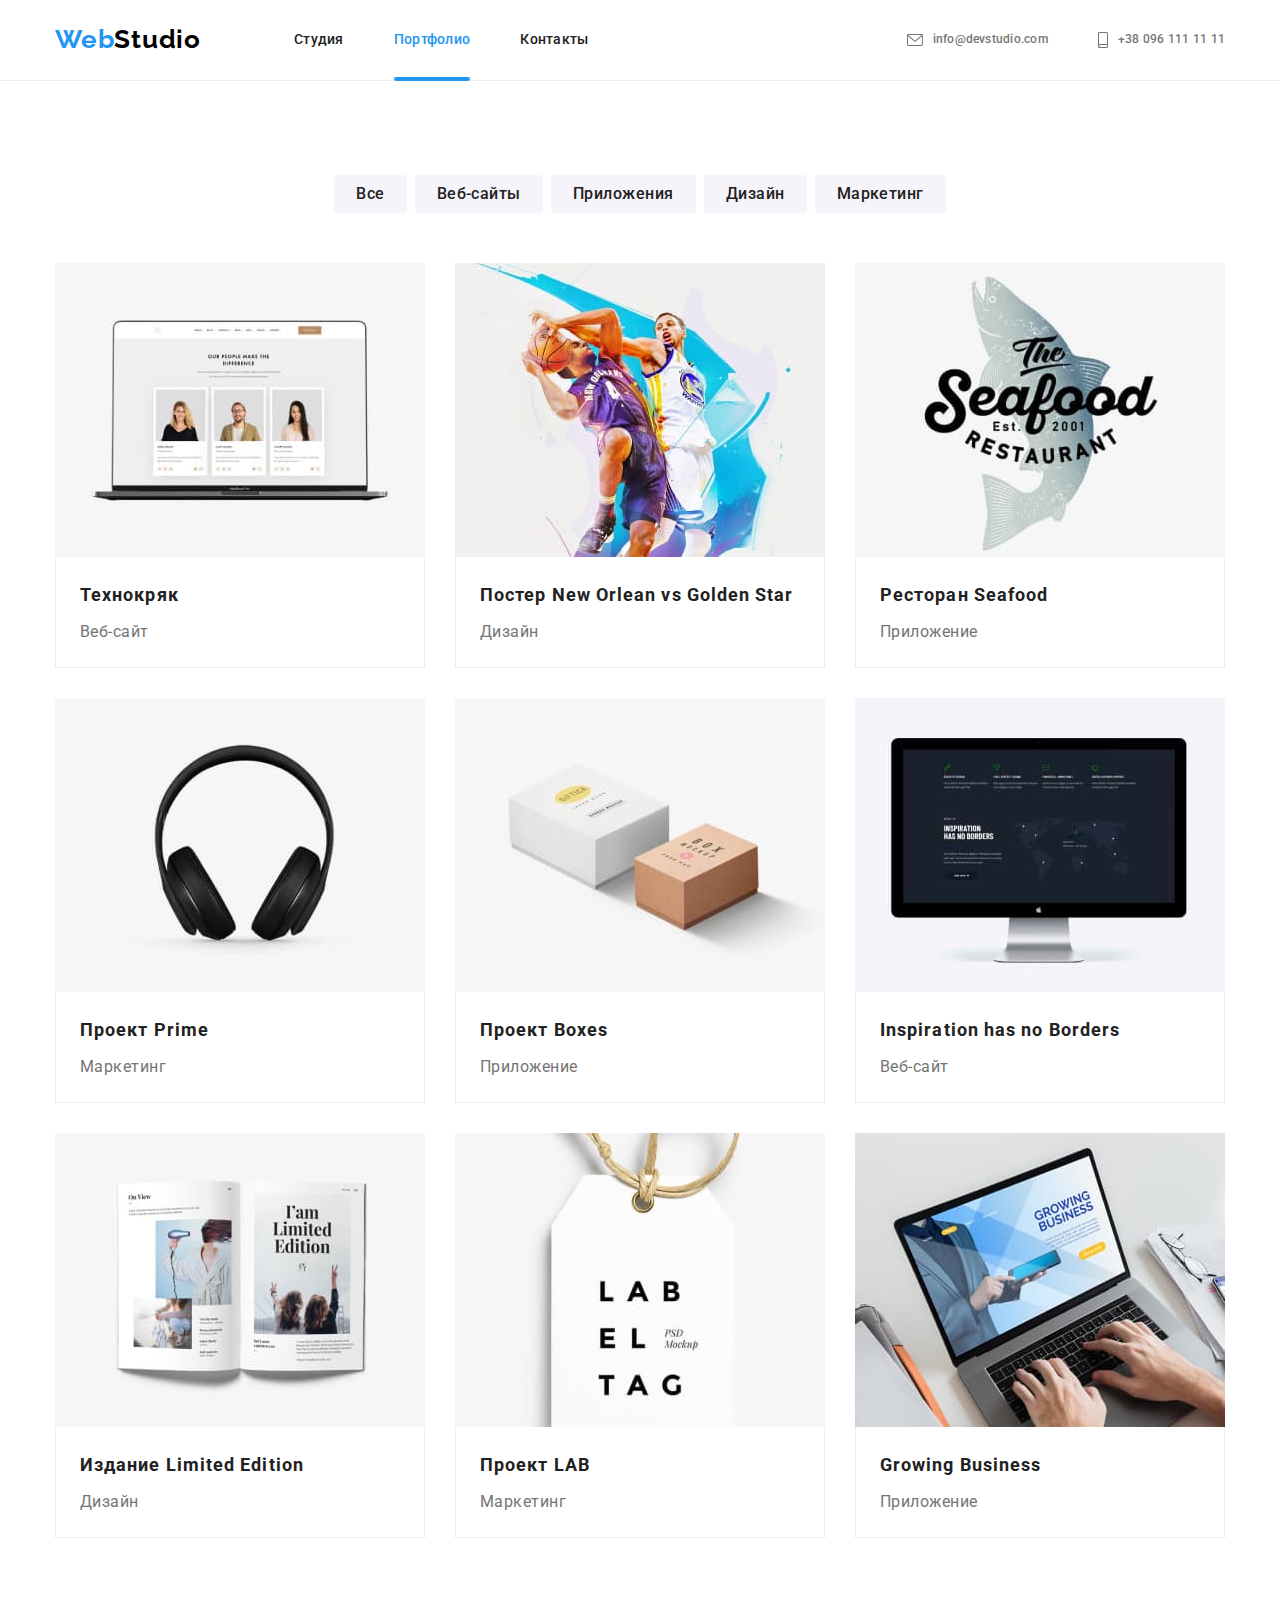
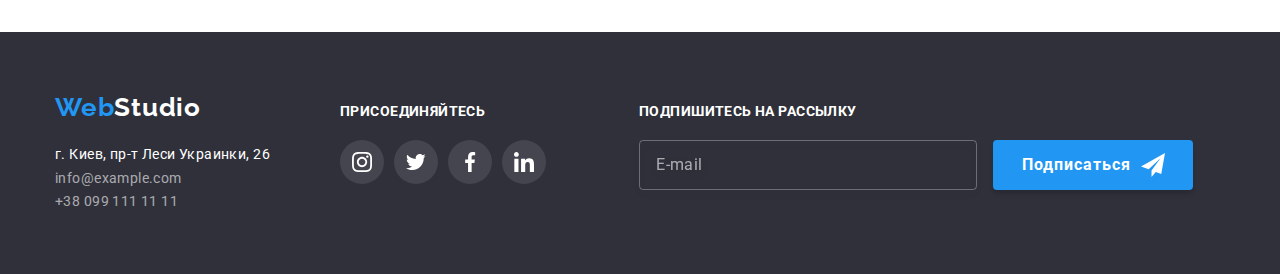
==== commit 108d2ae4: "Адаптация для стр2 ( Портфолио)" ====
--- a/portfolio.html
+++ b/portfolio.html
@@ -146,10 +146,9 @@
             <li class="products-list__item">
               <a class="link products-list__link" href="">
                 <div class="overlay">
-                  <img
+                  <img class="overlay__img"
                     src="./images/portfolio/portfolio-first.jpg"
                     alt="Ноутбук с открытым сайтом"
-                    width="370"
                     height="294"
                   />
                   <p class="overlay__text">
@@ -168,10 +167,9 @@
             <li class="products-list__item">
               <a class="link products-list__link" href="">
                 <div class="overlay">
-                  <img
+                  <img class="overlay__img"
                     src="./images/portfolio/portfolio-second.jpg"
                     alt="Два баскетболиста с мячём"
-                    width="370"
                     height="294"
                   />
                   <p class="overlay__text">
@@ -198,10 +196,9 @@
             <li class="products-list__item">
               <a class="link products-list__link" href="">
                 <div class="overlay">
-                  <img
+                  <img  class="overlay__img"
                     src="./images/portfolio/portfolio-third.jpg"
                     alt="Рыба и логотип ресторана"
-                    width="370"
                     height="294"
                   />
                   <p class="overlay__text">
@@ -227,10 +224,9 @@
             <li class="products-list__item">
               <a class="link products-list__link" href="">
                 <div class="overlay">
-                  <img
+                  <img class="overlay__img"
                     src="./images/portfolio/portfolio-fourth.jpg"
                     alt="Накладные наушники"
-                    width="370"
                     height="294"
                   />
                   <p class="overlay__text">
@@ -255,10 +251,9 @@
             <li class="products-list__item">
               <a class="link products-list__link" href="">
                 <div class="overlay">
-                  <img
+                  <img class="overlay__img"
                     src="./images/portfolio/portfolio-fifth.jpg"
                     alt="Две коробки, белая и коричневая"
-                    width="370"
                     height="294"
                   />
                   <p class="overlay__text">
@@ -283,10 +278,9 @@
             <li class="products-list__item">
               <a class="link products-list__link" href="">
                 <div class="overlay">
-                  <img
+                  <img class="overlay__img"
                     src="./images/portfolio/portfolio-sixth.jpg"
                     alt="Моноблок с открытым сайтом"
-                    width="370"
                     height="294"
                   />
                   <p class="overlay__text">
@@ -311,10 +305,9 @@
             <li class="products-list__item">
               <a class="link products-list__link" href="">
                 <div class="overlay">
-                  <img
+                  <img class="overlay__img"
                     src="./images/portfolio/portfolio-seventh.jpg"
                     alt="Развернутая книга"
-                    width="370"
                     height="294"
                   />
                   <p class="overlay__text">
@@ -341,10 +334,9 @@
             <li class="products-list__item">
               <a class="link products-list__link" href="">
                 <div class="overlay">
-                  <img
+                  <img class="overlay__img"
                     src="./images/portfolio/portfolio-eighth.jpg"
                     alt="Белая бирка с веревкой"
-                    width="370"
                     height="294"
                   />
                   <p class="overlay__text">
@@ -369,10 +361,9 @@
             <li class="products-list__item">
               <a class="link products-list__link" href="">
                 <div class="overlay">
-                  <img
+                  <img class="overlay__img"
                     src="./images/portfolio/portfolio-ninth.jpg"
                     alt="Человек печатает на ноутбуке"
-                    width="370"
                     height="294"
                   />
                   <p class="overlay__text">
--- a/css/portfolio.min.css
+++ b/css/portfolio.min.css
@@ -1,2 +1,2 @@
-:root{--main-title-color: #212121;--secondary-title-color: #212121;--accent-color: #2196f3;--main-text-color: #757575;--secondary-text-color: #ffffff}body{font-family:'Roboto', sans-serif;color:var(--main-text-color)}p,h1,h2,h3,h4,h5,h6{margin-top:0;margin-bottom:0}ul{margin-top:0;margin-bottom:0;padding-left:0}img{display:block;max-width:100%}.link{text-decoration:none}.list{list-style-type:none}.visually-hidden{position:absolute;width:1px;height:1px;margin:-1px;padding:0;overflow:hidden;border:0;clip:rect(0 0 0 0)}.container{width:100%;margin-left:auto;margin-right:auto;padding-left:15px;padding-right:15px}@media screen and (min-width: 480px){.container{max-width:480px}}@media screen and (min-width: 768px){.container{max-width:768px}}@media screen and (min-width: 1200px){.container{max-width:1200px}}.section{padding-top:60px;padding-bottom:60px}@media screen and (min-width: 1200px){.section{padding-top:94px;padding-bottom:94px}}.logo{font-family:Raleway;font-weight:700;font-size:24px;line-height:1.16;letter-spacing:0.03em}@media screen and (min-width: 1200px){.logo{font-size:26px;line-height:1.19}}.header{border-bottom:1px solid #ececec}@media screen and (min-width: 768px){.header .container{display:flex}}.navigation{display:flex;align-items:center;justify-content:space-between}@media screen and (min-width: 768px){.navigation{justify-content:unset}}.header__logo{color:var(--accent-color);padding-top:16px;padding-bottom:16px}@media screen and (min-width: 768px){.header__logo{margin-right:88px;padding-top:26px;padding-bottom:26px}}@media screen and (min-width: 1200px){.header__logo{margin-right:93px;padding-top:24px;padding-bottom:25px}}.logo-header__right{color:#000000}.header-list{display:none}@media screen and (min-width: 768px){.header-list{display:flex}}.header-list__item{position:relative}.header-list__item:not(:last-child){margin-right:50px}.header-list__link{display:block;padding:32px 0;font-style:normal;font-weight:500;font-size:14px;line-height:1.14;letter-spacing:0.02em;color:var(--secondary-title-color);transition:color 250ms cubic-bezier(0.4, 0, 0.2, 1)}.header-list__link:hover,.header-list__link:focus{color:var(--accent-color)}.header-list__link_current{color:var(--accent-color)}.header-list__link_current::after{position:absolute;left:0;bottom:-1px;content:'';width:100%;height:2px;display:inline-block;background-color:#2196f3;border:2px solid;border-radius:2px}.header-contacts{display:none}@media screen and (min-width: 768px){.header-contacts{display:block;padding-top:21px;margin-left:auto}}@media screen and (min-width: 1200px){.header-contacts{display:flex;padding-top:0;padding-bottom:0}}.header-contacts__link{display:flex;align-items:center;font-style:normal;font-weight:500;font-size:12px;line-height:1.16;letter-spacing:0.02em;color:var(--main-text-color);transition:color 250ms cubic-bezier(0.4, 0, 0.2, 1)}@media screen and (min-width: 1200x){.header-contacts__link{font-size:14px;line-height:1.14}}.header-contacts__link:hover,.header-contacts__link:focus{color:var(--accent-color)}@media screen and (min-width: 1200px){.header-contacts__link{padding:32px 0}}.header-contacts__link-mail{margin-bottom:10px}@media screen and (min-width: 1200px){.header-contacts__link-mail{margin-right:50px;margin-bottom:0}}.header-contacts__icon{fill:currentColor;margin-right:8px;transition:fill 250ms cubic-bezier(0.4, 0, 0.2, 1)}@media screen and (min-width: 1200px){.header-contacts__icon{margin-right:10px}}.header-contacts__link:hover .header-contacts__icon,.header-contacts__link:focus .header-contacts__icon{fill:var(--accent-color)}@media screen and (min-width: 1200px){.header-contacts__icon-mail{width:16px;height:12px}}@media screen and (min-width: 1200px){.header-contacts__icon-tel{width:10px;height:16px}}.menu-open,.menu-close{display:flex;justify-content:center;align-items:center;width:40px;height:40px;border:none;background-color:unset;cursor:pointer}.menu-open:hover .menu-open__icon,.menu-open:focus .menu-open__icon{fill:var(--accent-color)}@media screen and (min-width: 768px){.menu-open{display:none}}.menu-open__icon,.menu-close__icon{fill:#000000}.mob-menu{position:fixed;width:100vw;height:100vh;top:0;left:0;z-index:999;background-color:#ffffff;padding-top:48px;padding-bottom:48px}.mob-menu .container{height:100%;position:relative;display:flex;flex-direction:column;justify-content:space-between;padding-left:40px}@media screen and (min-width: 768px){.mob-menu{display:none}}.mob-menu.is-hidden{opacity:0;pointer-events:none;visibility:hidden}.menu-close{position:absolute;right:15px;top:-37px}.menu-close:hover .menu-close__icon,.menu-close:focus .menu-close__icon{fill:var(--accent-color)}.mob-menu__item:not(:last-child){margin-bottom:32px}.mob-menu__link{font-style:normal;font-weight:500;font-size:40px;line-height:1.18;text-align:center;letter-spacing:0.02em;color:var(--secondary-title-color)}.mob-menu__link:hover,.mob-menu__link:focus{color:var(--accent-color)}.mob-menu__link-current{color:var(--accent-color)}.mob-conacts__list{margin-bottom:64px}.mob-contacts__item:not(:last-child){margin-bottom:32px}.mob-contacts__link{font-style:normal;font-weight:500;font-size:24px;line-height:1.17;letter-spacing:0.02em;color:var(--main-text-color)}.mob-contacts__link_tel{font-size:34px;line-height:1.18;color:var(--accent-color)}.mob-socials__list{display:flex;flex-wrap:wrap}.mob-socials__item:not(:last-child){margin-right:10px}.mob-socials__item:not(:last-child)::after{content:'';width:22px;border:1px solid rgba(33,33,33,0.2);transform:rotate(90deg);margin-left:10px}.mob-socials__link{font-style:normal;font-weight:500;font-size:18px;line-height:1.22;letter-spacing:0.02em;color:var(--accent-color)}.products-list{display:flex;flex-wrap:wrap;margin-left:-30px;margin-top:-30px}.products-list .products-list__item{flex-basis:calc(100% / 3 - 30px);margin-left:30px;margin-top:30px}.products-list__item:hover,.products-list__item:focus{cursor:pointer;box-shadow:0px 1px 1px rgba(0,0,0,0.12),0px 4px 4px rgba(0,0,0,0.06),1px 4px 6px rgba(0,0,0,0.16)}.overlay{position:relative;overflow:hidden}.overlay__text{position:absolute;top:0;left:0;height:100%;font-style:normal;font-weight:normal;font-size:18px;line-height:1.56;letter-spacing:0.03em;color:var(--secondary-text-color);background-color:rgba(33,150,243,0.9);padding:63px 24px;overflow:auto;transform:translateY(100%);transition:transform 250ms cubic-bezier(0.4, 0, 0.2, 1)}.products-list__link:hover .overlay__text,.products-list__link:focus .overlay__text{transform:translateY(0%)}.overlay-after-img{padding:20px 24px;border-right:1px solid #eeeeee;border-bottom:1px solid #eeeeee;border-left:1px solid #eeeeee}.overlay-after-img__title{font-weight:700;font-size:18px;line-height:2;letter-spacing:0.06em;color:var(--secondary-title-color);margin-bottom:4px}.overlay-after-img__text{font-size:16px;line-height:1.87;letter-spacing:0.03em;color:var(--main-text-color)}.portfolio-filters{display:flex;flex-wrap:wrap;justify-content:start;margin-bottom:40px}@media screen and (min-width: 768px){.portfolio-filters{justify-content:center;flex-wrap:nowrap;margin-bottom:30px}}@media screen and (min-width: 1200px){.portfolio-filters{justify-content:center;flex-wrap:nowrap;margin-bottom:50px}}.portfolio-filters__item{display:flex}.portfolio-filters__btn{font-weight:500;font-size:16px;line-height:1.62;text-align:center;letter-spacing:0.03em;color:var(--secondary-title-color);background-color:#f5f4fa;cursor:pointer;border-radius:4px;padding:6px 22px;border:0;transition:background-color 250ms cubic-bezier(0.4, 0, 0.2, 1),color 250ms cubic-bezier(0.4, 0, 0.2, 1)}.portfolio-filters__btn:not(last-child){margin-right:8px}.portfolio-filters__btn:hover,.portfolio-filters__btn:focus{color:var(--secondary-text-color);background-color:var(--accent-color);box-shadow:0px 3px 1px rgba(0,0,0,0.1),0px 1px 2px rgba(0,0,0,0.08),0px 2px 2px rgba(0,0,0,0.12);border-radius:4px}.footer{background-color:#2f303a;padding-top:60px;padding-bottom:60px}@media screen and (min-width: 1200px){.footer-container{display:flex;align-items:baseline}}@media screen and (min-width: 768px){.footer-left-center{display:flex;justify-content:space-around}}@media screen and (min-width: 1200px){.footer-left-center{align-items:baseline}}.footer-left{margin-bottom:60px}@media screen and (min-width: 1200px){.footer-left{margin-bottom:0}}.footer-logo{display:block;text-align:center;color:var(--accent-color);margin-bottom:20px}@media screen and (min-width: 1200px){.footer-logo{text-align:left}}.footer-logo__right{color:#ffffff}.footer-address-list{text-align:center;font-style:normal;font-size:14px;line-height:1.71;letter-spacing:0.03em}@media screen and (min-width: 1200px){.footer-address-list{margin-right:70px;text-align:left}}.footer-address__link-map{color:#ffffff;margin-bottom:8px}@media screen and (min-width: 1200px){.footer-address__link-map{margin-bottom:9px}}.footer-address__link-mail{margin-bottom:8px}@media screen and (min-width: 1200px){.footer-address__link-mail{margin-bottom:9px}}.footer-address__link-mail,.footer-address__link-tel{color:rgba(255,255,255,0.6)}.footer-center__text{text-align:center;font-weight:700;font-size:14px;line-height:1.14;letter-spacing:0.03em;text-transform:uppercase;color:#ffffff;margin-bottom:20px}@media screen and (min-width: 1200px){.footer-center__text{text-align:left}}.footer-center-list{display:flex;justify-content:center;align-items:center;margin-bottom:60px}@media screen and (min-width: 1200px){.footer-center-list{margin-bottom:0}}.footer-center-list__item{width:44px;height:44px}.footer-center-list__item:not(:last-child){margin-right:10px}.footer-center-list__link{width:100%;height:100%;border-radius:50%;display:flex;justify-content:center;align-items:center;background-color:rgba(255,255,255,0.1);transition:background-color 250ms cubic-bezier(0.4, 0, 0.2, 1)}.footer-center-list__link:hover,.footer-center-list__link:focus{background-color:var(--accent-color)}.footer-center-list__icon{fill:#ffffff}@media screen and (min-width: 768px) and (max-width: 1199px){.footer-right{width:450px;margin:0 auto}}@media screen and (min-width: 1200px){.footer-right{width:570px;margin-left:93px}}.footer-right-form__text{display:block;text-align:center;font-weight:700;font-size:14px;line-height:1.14;letter-spacing:0.03em;text-transform:uppercase;color:var(--secondary-text-color);margin-bottom:20px}@media screen and (min-width: 1200px){.footer-right-form__text{text-align:left}}.footer-right__input{width:100%;height:50px;border:1px solid rgba(255,255,255,0.3);filter:drop-shadow(0px 4px 4px rgba(0,0,0,0.15));border-radius:4px;background-color:transparent;color:rgba(255,255,255,0.6);padding-left:16px;outline:none;transition:border 250ms cubic-bezier(0.4, 0, 0.2, 1)}@media screen and (max-width: 1199px){.footer-right__input{margin-bottom:20px}}@media screen and (min-width: 1200px){.footer-right__input{width:338px}}.footer-right__input::placeholder{font-size:16px;line-height:1.25;display:flex;align-items:center;letter-spacing:0.03em;color:rgba(255,255,255,0.6);margin-left:16px}.footer-right__input:focus{border:1px solid var(--accent-color)}.footer-right__btn{display:flex;justify-content:center;align-items:center;font-weight:700;font-size:16px;line-height:1.87;letter-spacing:0.06em;color:var(--secondary-text-color);background-color:var(--accent-color);box-shadow:0px 4px 4px rgba(0,0,0,0.15);border:none;border-radius:4px;cursor:pointer;padding:10px 28px 10px 29px;transition:background-color 250ms cubic-bezier(0.4, 0, 0.2, 1)}@media screen and (max-width: 1199px){.footer-right__btn{margin:0 auto}}@media screen and (min-width: 1200px){.footer-right__btn{display:inline-flex;margin-left:12px}}.footer-right__btn:hover,.footer-right__btn:focus{background-color:#188ce8;box-shadow:0px 4px 4px rgba(0,0,0,0.15)}.footer-right__icon{fill:var(--secondary-text-color);margin-left:10px}
+:root{--main-title-color: #212121;--secondary-title-color: #212121;--accent-color: #2196f3;--main-text-color: #757575;--secondary-text-color: #ffffff}body{font-family:'Roboto', sans-serif;color:var(--main-text-color)}p,h1,h2,h3,h4,h5,h6{margin-top:0;margin-bottom:0}ul{margin-top:0;margin-bottom:0;padding-left:0}img{display:block;max-width:100%}.link{text-decoration:none}.list{list-style-type:none}.visually-hidden{position:absolute;width:1px;height:1px;margin:-1px;padding:0;overflow:hidden;border:0;clip:rect(0 0 0 0)}.container{width:100%;margin-left:auto;margin-right:auto;padding-left:15px;padding-right:15px}@media screen and (min-width: 480px){.container{max-width:480px}}@media screen and (min-width: 768px){.container{max-width:768px}}@media screen and (min-width: 1200px){.container{max-width:1200px}}.section{padding-top:60px;padding-bottom:60px}@media screen and (min-width: 1200px){.section{padding-top:94px;padding-bottom:94px}}.logo{font-family:Raleway;font-weight:700;font-size:24px;line-height:1.16;letter-spacing:0.03em}@media screen and (min-width: 1200px){.logo{font-size:26px;line-height:1.19}}.header{border-bottom:1px solid #ececec}@media screen and (min-width: 768px){.header .container{display:flex}}.navigation{display:flex;align-items:center;justify-content:space-between}@media screen and (min-width: 768px){.navigation{justify-content:unset}}.header__logo{color:var(--accent-color);padding-top:16px;padding-bottom:16px}@media screen and (min-width: 768px){.header__logo{margin-right:88px;padding-top:26px;padding-bottom:26px}}@media screen and (min-width: 1200px){.header__logo{margin-right:93px;padding-top:24px;padding-bottom:25px}}.logo-header__right{color:#000000}.header-list{display:none}@media screen and (min-width: 768px){.header-list{display:flex}}.header-list__item{position:relative}.header-list__item:not(:last-child){margin-right:50px}.header-list__link{display:block;padding:32px 0;font-style:normal;font-weight:500;font-size:14px;line-height:1.14;letter-spacing:0.02em;color:var(--secondary-title-color);transition:color 250ms cubic-bezier(0.4, 0, 0.2, 1)}.header-list__link:hover,.header-list__link:focus{color:var(--accent-color)}.header-list__link_current{color:var(--accent-color)}.header-list__link_current::after{position:absolute;left:0;bottom:-1px;content:'';width:100%;height:2px;display:inline-block;background-color:#2196f3;border:2px solid;border-radius:2px}.header-contacts{display:none}@media screen and (min-width: 768px){.header-contacts{display:block;padding-top:21px;margin-left:auto}}@media screen and (min-width: 1200px){.header-contacts{display:flex;padding-top:0;padding-bottom:0}}.header-contacts__link{display:flex;align-items:center;font-style:normal;font-weight:500;font-size:12px;line-height:1.16;letter-spacing:0.02em;color:var(--main-text-color);transition:color 250ms cubic-bezier(0.4, 0, 0.2, 1)}@media screen and (min-width: 1200x){.header-contacts__link{font-size:14px;line-height:1.14}}.header-contacts__link:hover,.header-contacts__link:focus{color:var(--accent-color)}@media screen and (min-width: 1200px){.header-contacts__link{padding:32px 0}}.header-contacts__link-mail{margin-bottom:10px}@media screen and (min-width: 1200px){.header-contacts__link-mail{margin-right:50px;margin-bottom:0}}.header-contacts__icon{fill:currentColor;margin-right:8px;transition:fill 250ms cubic-bezier(0.4, 0, 0.2, 1)}@media screen and (min-width: 1200px){.header-contacts__icon{margin-right:10px}}.header-contacts__link:hover .header-contacts__icon,.header-contacts__link:focus .header-contacts__icon{fill:var(--accent-color)}@media screen and (min-width: 1200px){.header-contacts__icon-mail{width:16px;height:12px}}@media screen and (min-width: 1200px){.header-contacts__icon-tel{width:10px;height:16px}}.menu-open,.menu-close{display:flex;justify-content:center;align-items:center;width:40px;height:40px;border:none;background-color:unset;cursor:pointer}.menu-open:hover .menu-open__icon,.menu-open:focus .menu-open__icon{fill:var(--accent-color)}@media screen and (min-width: 768px){.menu-open{display:none}}.menu-open__icon,.menu-close__icon{fill:#000000}.mob-menu{position:fixed;width:100vw;height:100vh;top:0;left:0;z-index:999;background-color:#ffffff;padding-top:48px;padding-bottom:48px}.mob-menu .container{height:100%;position:relative;display:flex;flex-direction:column;justify-content:space-between;padding-left:40px}@media screen and (min-width: 768px){.mob-menu{display:none}}.mob-menu.is-hidden{opacity:0;pointer-events:none;visibility:hidden}.menu-close{position:absolute;right:15px;top:-37px}.menu-close:hover .menu-close__icon,.menu-close:focus .menu-close__icon{fill:var(--accent-color)}.mob-menu__item:not(:last-child){margin-bottom:32px}.mob-menu__link{font-style:normal;font-weight:500;font-size:40px;line-height:1.18;text-align:center;letter-spacing:0.02em;color:var(--secondary-title-color)}.mob-menu__link:hover,.mob-menu__link:focus{color:var(--accent-color)}.mob-menu__link-current{color:var(--accent-color)}.mob-conacts__list{margin-bottom:64px}.mob-contacts__item:not(:last-child){margin-bottom:32px}.mob-contacts__link{font-style:normal;font-weight:500;font-size:24px;line-height:1.17;letter-spacing:0.02em;color:var(--main-text-color)}.mob-contacts__link_tel{font-size:34px;line-height:1.18;color:var(--accent-color)}.mob-socials__list{display:flex;flex-wrap:wrap}.mob-socials__item:not(:last-child){margin-right:10px}.mob-socials__item:not(:last-child)::after{content:'';width:22px;border:1px solid rgba(33,33,33,0.2);transform:rotate(90deg);margin-left:10px}.mob-socials__link{font-style:normal;font-weight:500;font-size:18px;line-height:1.22;letter-spacing:0.02em;color:var(--accent-color)}.products-list{display:flex;flex-wrap:wrap;margin-bottom:-30px}@media screen and (min-width: 768px){.products-list{margin-left:-30px}}.products-list__item{flex-grow:1;margin-bottom:30px}@media screen and (min-width: 768px){.products-list__item{flex-basis:calc(100% / 2 - 30px);margin-left:30px}}@media screen and (min-width: 1200px){.products-list__item{flex-basis:calc(100% / 3 - 30px)}}.products-list__item:hover,.products-list__item:focus{cursor:pointer;box-shadow:0px 1px 1px rgba(0,0,0,0.12),0px 4px 4px rgba(0,0,0,0.06),1px 4px 6px rgba(0,0,0,0.16)}.products-list__link{height:100%;display:flex;flex-direction:column}.overlay{position:relative;overflow:hidden}.overlay__img{width:100%}.overlay__text{position:absolute;top:0;left:0;height:100%;font-style:normal;font-weight:normal;font-size:18px;line-height:1.56;letter-spacing:0.03em;color:var(--secondary-text-color);background-color:rgba(33,150,243,0.9);padding:63px 24px;overflow:auto;transform:translateY(100%);transition:transform 250ms cubic-bezier(0.4, 0, 0.2, 1)}.products-list__link:hover .overlay__text,.products-list__link:focus .overlay__text{transform:translateY(0%)}.overlay-after-img{flex-grow:1;padding:20px 24px;border-right:1px solid #eeeeee;border-bottom:1px solid #eeeeee;border-left:1px solid #eeeeee}.overlay-after-img__title{font-weight:700;font-size:18px;line-height:2;letter-spacing:0.06em;color:var(--secondary-title-color);margin-bottom:4px}.overlay-after-img__text{font-size:16px;line-height:1.87;letter-spacing:0.03em;color:var(--main-text-color)}.portfolio-filters{display:flex;flex-wrap:wrap;justify-content:start;margin-bottom:40px}@media screen and (min-width: 768px){.portfolio-filters{justify-content:center;flex-wrap:nowrap;margin-bottom:30px}}@media screen and (min-width: 1200px){.portfolio-filters{justify-content:center;flex-wrap:nowrap;margin-bottom:50px}}.portfolio-filters__item{display:flex}.portfolio-filters__item:not(:last-child){margin-right:8px}@media screen and (max-width: 767px){.portfolio-filters__item:nth-child(-n+3){margin-bottom:15px}}.portfolio-filters__btn{font-weight:500;font-size:16px;line-height:1.62;text-align:center;letter-spacing:0.03em;color:var(--secondary-title-color);background-color:#f5f4fa;cursor:pointer;border-radius:4px;padding:6px 22px;border:0;transition:background-color 250ms cubic-bezier(0.4, 0, 0.2, 1),color 250ms cubic-bezier(0.4, 0, 0.2, 1)}.portfolio-filters__btn:hover,.portfolio-filters__btn:focus{color:var(--secondary-text-color);background-color:var(--accent-color);box-shadow:0px 3px 1px rgba(0,0,0,0.1),0px 1px 2px rgba(0,0,0,0.08),0px 2px 2px rgba(0,0,0,0.12);border-radius:4px}.footer{background-color:#2f303a;padding-top:60px;padding-bottom:60px}@media screen and (min-width: 1200px){.footer-container{display:flex;align-items:baseline}}@media screen and (min-width: 768px){.footer-left-center{display:flex;justify-content:space-around}}@media screen and (min-width: 1200px){.footer-left-center{align-items:baseline}}.footer-left{margin-bottom:60px}@media screen and (min-width: 1200px){.footer-left{margin-bottom:0}}.footer-logo{display:block;text-align:center;color:var(--accent-color);margin-bottom:20px}@media screen and (min-width: 1200px){.footer-logo{text-align:left}}.footer-logo__right{color:#ffffff}.footer-address-list{text-align:center;font-style:normal;font-size:14px;line-height:1.71;letter-spacing:0.03em}@media screen and (min-width: 1200px){.footer-address-list{margin-right:70px;text-align:left}}.footer-address__link-map{color:#ffffff;margin-bottom:8px}@media screen and (min-width: 1200px){.footer-address__link-map{margin-bottom:9px}}.footer-address__link-mail{margin-bottom:8px}@media screen and (min-width: 1200px){.footer-address__link-mail{margin-bottom:9px}}.footer-address__link-mail,.footer-address__link-tel{color:rgba(255,255,255,0.6)}.footer-center__text{text-align:center;font-weight:700;font-size:14px;line-height:1.14;letter-spacing:0.03em;text-transform:uppercase;color:#ffffff;margin-bottom:20px}@media screen and (min-width: 1200px){.footer-center__text{text-align:left}}.footer-center-list{display:flex;justify-content:center;align-items:center;margin-bottom:60px}@media screen and (min-width: 1200px){.footer-center-list{margin-bottom:0}}.footer-center-list__item{width:44px;height:44px}.footer-center-list__item:not(:last-child){margin-right:10px}.footer-center-list__link{width:100%;height:100%;border-radius:50%;display:flex;justify-content:center;align-items:center;background-color:rgba(255,255,255,0.1);transition:background-color 250ms cubic-bezier(0.4, 0, 0.2, 1)}.footer-center-list__link:hover,.footer-center-list__link:focus{background-color:var(--accent-color)}.footer-center-list__icon{fill:#ffffff}@media screen and (min-width: 768px) and (max-width: 1199px){.footer-right{width:450px;margin:0 auto}}@media screen and (min-width: 1200px){.footer-right{width:570px;margin-left:93px}}.footer-right-form__text{display:block;text-align:center;font-weight:700;font-size:14px;line-height:1.14;letter-spacing:0.03em;text-transform:uppercase;color:var(--secondary-text-color);margin-bottom:20px}@media screen and (min-width: 1200px){.footer-right-form__text{text-align:left}}.footer-right__input{width:100%;height:50px;border:1px solid rgba(255,255,255,0.3);filter:drop-shadow(0px 4px 4px rgba(0,0,0,0.15));border-radius:4px;background-color:transparent;color:rgba(255,255,255,0.6);padding-left:16px;outline:none;transition:border 250ms cubic-bezier(0.4, 0, 0.2, 1)}@media screen and (max-width: 1199px){.footer-right__input{margin-bottom:20px}}@media screen and (min-width: 1200px){.footer-right__input{width:338px}}.footer-right__input::placeholder{font-size:16px;line-height:1.25;display:flex;align-items:center;letter-spacing:0.03em;color:rgba(255,255,255,0.6);margin-left:16px}.footer-right__input:focus{border:1px solid var(--accent-color)}.footer-right__btn{display:flex;justify-content:center;align-items:center;font-weight:700;font-size:16px;line-height:1.87;letter-spacing:0.06em;color:var(--secondary-text-color);background-color:var(--accent-color);box-shadow:0px 4px 4px rgba(0,0,0,0.15);border:none;border-radius:4px;cursor:pointer;padding:10px 28px 10px 29px;transition:background-color 250ms cubic-bezier(0.4, 0, 0.2, 1)}@media screen and (max-width: 1199px){.footer-right__btn{margin:0 auto}}@media screen and (min-width: 1200px){.footer-right__btn{display:inline-flex;margin-left:12px}}.footer-right__btn:hover,.footer-right__btn:focus{background-color:#188ce8;box-shadow:0px 4px 4px rgba(0,0,0,0.15)}.footer-right__icon{fill:var(--secondary-text-color);margin-left:10px}
 /*# sourceMappingURL=portfolio.min.css.map */